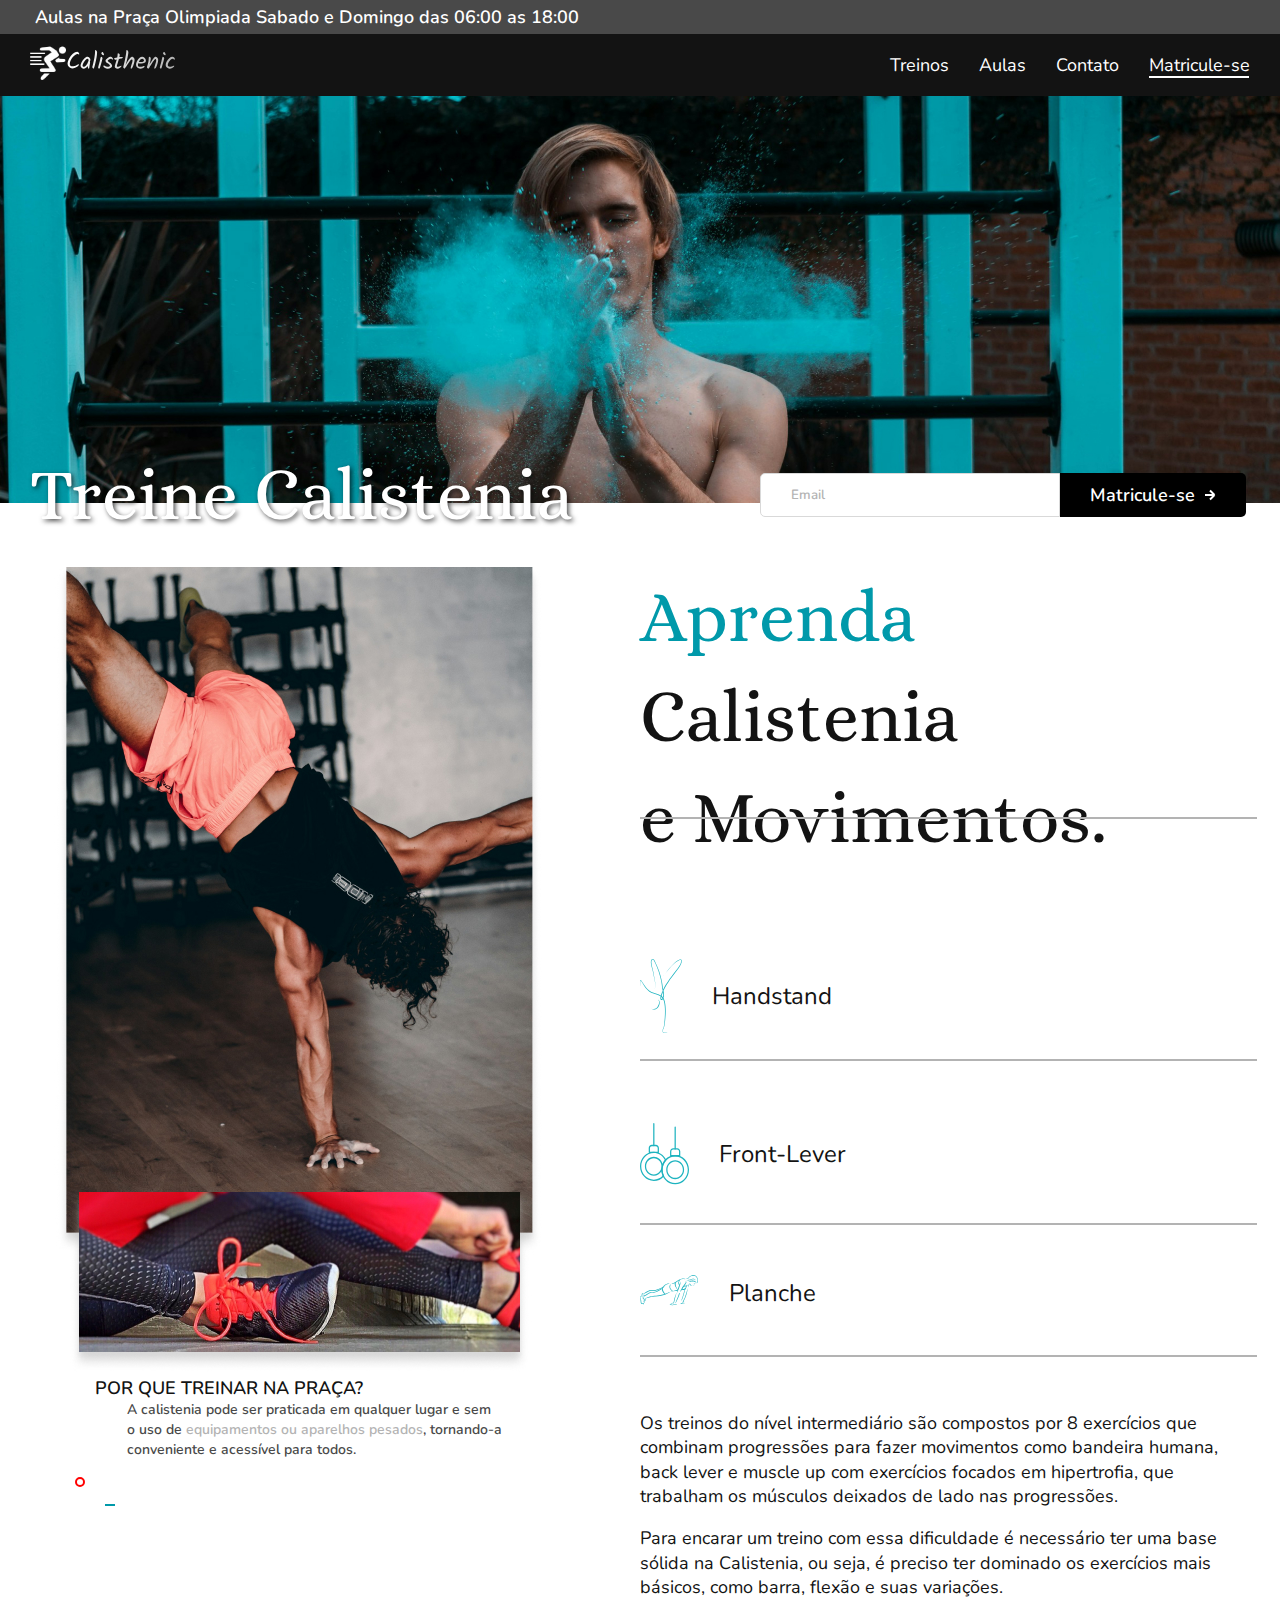
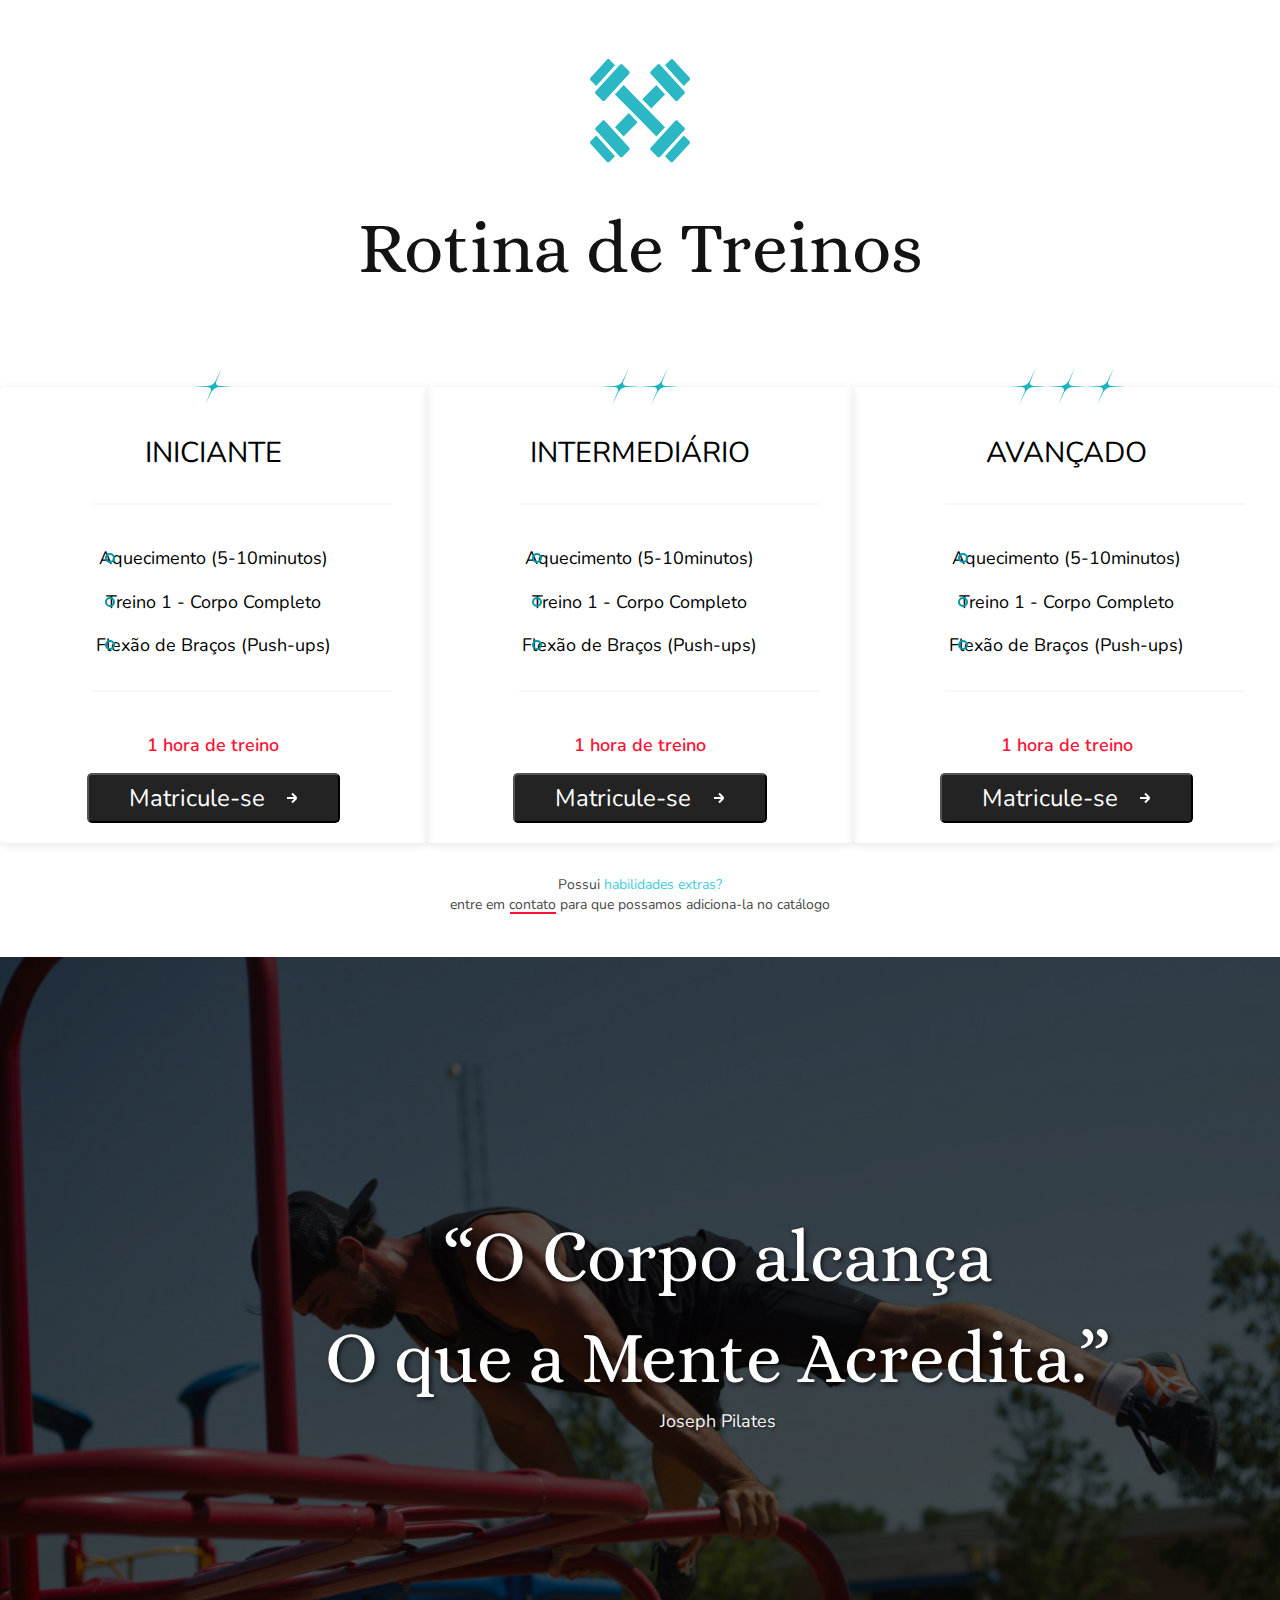
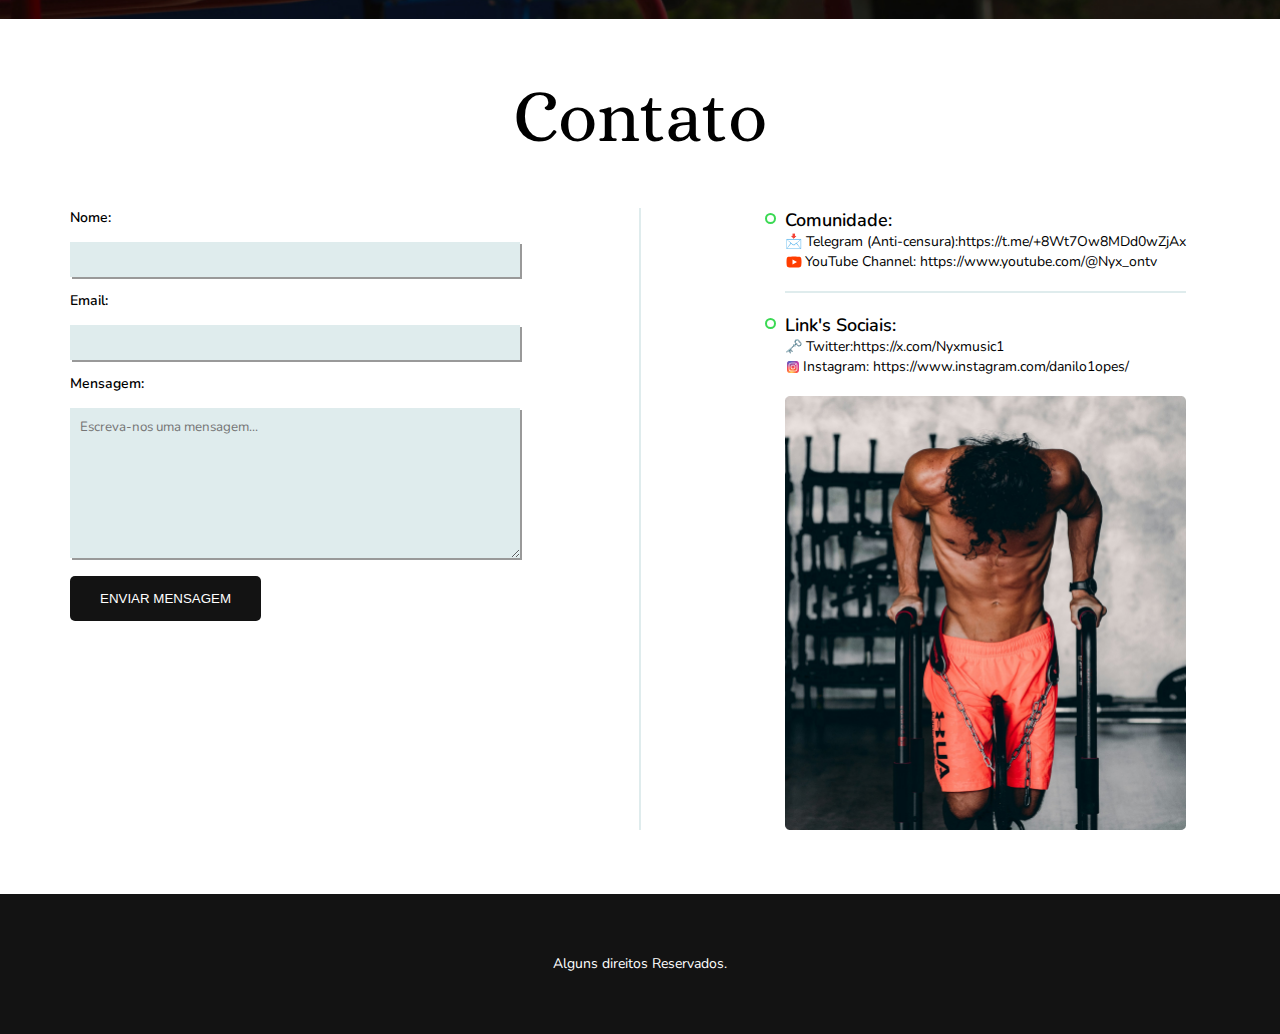
==== index.html @ 46818339 "add footer and finish page" ====
<!DOCTYPE html>
<html lang="en">
  <head>
    <meta charset="UTF-8" />
    <meta name="viewport" content="width=device-width, initial-scale=1.0" />
    <link rel="stylesheet" href="./css/style.css" />
    <title>Matricula - Calistenia</title>
  </head>
  <body>
    <!--cabecalho-->
    <header>
      <div class="sub-header">
        <p class="color-0 font-2-b-n">
          Aulas na Praça Olimpiada Sabado e Domingo das 06:00 as 18:00
        </p>
      </div>

      <nav class="navbar">
        <div class="logo">
          <img
            class="logosize"
            src="assets/img/Logo.svg"
            alt="Logo da Calistenia"
          />
        </div>

        <ul class="navlist font-2-b color-0">
          <li><a href="#">Treinos</a></li>
          <li><a href="#">Aulas</a></li>
          <li><a href="#">Contato</a></li>
          <li><a href="#">Matricule-se</a></li>
        </ul>
      </nav>
    </header>

  <!--Conteúdo Principal-->
  <main>
    <!--Introdução-->
    <section class="imagem-container">
        <img class="ponto" src="assets/img/bg intro@2x.jpg" alt="Imagem de uma pessoa treinando"></img>
      <div class="overlay">
        <h1 class="font-1-xs">Treine Calistenia</h1>
          <form class="form-intro">
           <input type="email" placeholder="Email">
           <button type="submit" class="font-2-b-n">Matricule-se<img src="assets/icon/seta.svg" alt=""></button>
        </form>
      </div>
    </section>
<!--Section principal-->
    <section class="container-primario">
      <div class="conteudo-primario">
        <img src="assets/img/unic.jpg" alt="">
          <div class="workout">
            <h3 class="color-1 font-2-b-n">Por que treinar na praça?</h3>
            <p class="font-2-c-n color-3">A calistenia pode ser praticada em qualquer lugar e sem <br> o uso de <span class="color-4">equipamentos ou aparelhos pesados</span>, tornando-a <br> conveniente e acessível para todos.</p>
          </div>
      </div> 
      <!--Grid Dividido-->
        <div class="down">
          <h1 class="font-1-xs color-1"><span class="color-6">Aprenda</span> Calistenia <br> e Movimentos.</h1>
            <div>
             <div class="cut-imgs">
                <span class="pixel"></span>
                <img src="assets/icon/handstand icon.svg" alt="">
                <h3 class="font-2-a color-1">Handstand</h3>
                </img>    
             </div>          
             <div class="cut-imgs">
                <span class="pixel"></span>
                <img src="assets/icon/front-lever icon.svg" alt="">
                <h3 class="font-2-a color-1">Front-Lever</h3>
                </img>  
             </div>         
                <div class="cut-img">
                <span class="pixels"></span>
                <img src="assets/icon/planche icon.svg" alt="">
                <h3 class="font-2-a color-1">Planche</h3>
                </img>    
              </div>        
          </div>
            <div class="paragraph">
              <p class="font-2-b color-1">Os treinos do nível intermediário são compostos por 8 exercícios que combinam progressões para fazer movimentos como bandeira humana, back lever e muscle up com exercícios focados em hipertrofia, que trabalham os músculos deixados de lado nas progressões.</p> <br>
              <p class="font-2-b color-1">Para encarar um treino com essa dificuldade é necessário ter uma base sólida na Calistenia, ou seja, é preciso ter dominado os exercícios mais básicos, como barra, flexão e suas variações.</p>
             </div>
          </div>
    </section>
    <!--Seção de cards-->
    <section class="cards-section">
      <div class="container-rotina">
        <img src="assets/icon/dumbles icon.svg" alt="">
      </div>
       <h1 class="font-1-xs color-1">Rotina de Treinos</h1>
         <div class="rotina-grid">
          <div class="card">
          <div class="card-icons">
            <img src="assets/icon/start icon.svg" alt="">
          </div>
          <h2 class="font-2-a">Iniciante</h2>
          <ul class="card-list font-2-b">
            <li>Aquecimento (5-10minutos)</li>
            <li>Treino 1 - Corpo Completo</li>
            <li>Flexão de Braços (Push-ups)</li>      
          </ul>
          <p class="paragraph-card font-2-b-n color-9">1 hora de treino</p>
            <div class="button-flex">
              <button class="dark-btt font-2-a">Matricule-se <img src="assets/icon/seta.svg"  alt=""></button>
            </div>
        </div>

        <div class="card">
          <div class="card-icons">
            <img src="assets/icon/start icon.svg" alt="">
            <img src="assets/icon/start icon.svg" alt="">
          </div>
          <h2 class="font-2-a">intermediário</h2>
          <ul class="card-list font-2-b">
            <li>Aquecimento (5-10minutos)</li>
            <li>Treino 1 - Corpo Completo</li>
            <li>Flexão de Braços (Push-ups)</li>      
          </ul>
          <p class="paragraph-card font-2-b-n color-9">1 hora de treino</p>
            <div class="button-flex">
              <button class="dark-btt font-2-a">Matricule-se <img src="assets/icon/seta.svg"  alt=""></button>
            </div>
        </div>

        <div class="card">
          <div class="card-icons">
            <img src="assets/icon/start icon.svg" alt="">
            <img src="assets/icon/start icon.svg" alt="">
            <img src="assets/icon/start icon.svg" alt="">
          </div>
          <h2 class="font-2-a">Avançado</h2>
          <ul class="card-list font-2-b">
            <li>Aquecimento (5-10minutos)</li>
            <li>Treino 1 - Corpo Completo</li>
            <li>Flexão de Braços (Push-ups)</li>      
          </ul>
          <p class="paragraph-card font-2-b-n color-9">1 hora de treino</p>
            <div class="button-flex">
              <button class="dark-btt font-2-a">Matricule-se <img src="assets/icon/seta.svg"  alt=""></button>
            </div>
        </div>
       </div>
      <div class="footer-p">
        <p class="color-3 font-2-c">Possui <span class="color-8">habilidades extras?</span></p>
        <p class="color-3 font-2-c">entre em <span class="footer-contato">contato para que possamos adiciona-la no catálogo</span></p>
      </div>
    </section>

    <section class="container-position">
      <div>
        <img src="assets/img/planche photo.jpg" alt="">
        <div class="texto-sobreposto">
          <h1 class="font-1-xs">“O Corpo alcança <br> O que a Mente Acredita.”</h1>
          <p class="font-2-b color-11">Joseph Pilates</p>
        </div>
      </div>
    </section>

    <!--CONTATO-->

  <h1 class="font-1-xs middle">Contato</h1>

  <section class="container-contact">
    <div class="content-contact">
      <form>
        <label for="#">
          <h1 class="font-2-c-n">Nome:</h1>
          <input type="text" name="name" class="inputs">
       </label>
       <br>
          <label for="#">
          <h1 class="font-2-c-n">Email:</h1>
          <input type="email" name="email" class="inputs">
        </label>
      </form>
    <div class="comment-div">
      <h1 class="font-2-c-n">Mensagem:</h1>
      <textarea name="comment" placeholder="Escreva-nos uma mensagem..."></textarea>
      <br>
      <button class="btt-dark">Enviar Mensagem</button>
    </div>
  </div>

  <span id="detail"></span>

  <div class="second-content">
    <div class="beff-position">
      <h3 class="font-2-b-n beff">Comunidade:</h3>
      <a href="https://t.me/+8Wt7Ow8MDd0wZjAx" target="_blank" class="font-2-c telegram">📩 Telegram (Anti-censura):https://t.me/+8Wt7Ow8MDd0wZjAx</a>
        <div class="community">
          <img src="assets/icon/youtube.svg" alt="">
          <a href="https://www.youtube.com/@Nyx_ontv" target="_blank" class="font-2-c youtube"> YouTube Channel: https://www.youtube.com/@Nyx_ontv</a>
        </div>
    </div>
      <span id="detail-second"></span>
    <div class="beff-position">
      <h3 class="font-2-b-n beff">Link's Sociais:</h3>
      <a href="https://x.com/Nyxmusic1" target="_blank" class="font-2-c twitter">🗝️ Twitter:https://x.com/Nyxmusic1</a>
        <div class="community">
          <img src="assets/icon/insta.svg" alt="">
          <a href="https://www.instagram.com/danilo1opes/" target="_blank" class="font-2-c instagram">Instagram: https://www.instagram.com/danilo1opes/</a>
        </div>
    </div>
    <img class="imgUnic" src="assets/img/dips.jpg" alt="Homem fazendo ">
  </div>
  </section>
  </main>

  <footer class="footer">
    <p class="font-2-c">Alguns direitos Reservados.</p>
  </footer>
  </body>
</html>
---- css/style.css ----
/* Typography */
@import url('https://fonts.googleapis.com/css2?family=Alice&display=swap');
@import url('https://fonts.googleapis.com/css2?family=Alice&family=Nunito:ital,wght@0,200..1000;1,200..1000&display=swap');

/* Global */
@import url('global/global.css');
@import url('global/footer.css');
@import url('global/header.css');

/* ESTILOS */
@import 'utilities/color.css';
@import 'utilities/typography.css';

/* MAIN */
@import 'principal/introduction.css';
@import 'principal/learning.css';
@import 'principal/rotina.css';
@import 'principal/back-image.css';
@import 'principal/contact.css';
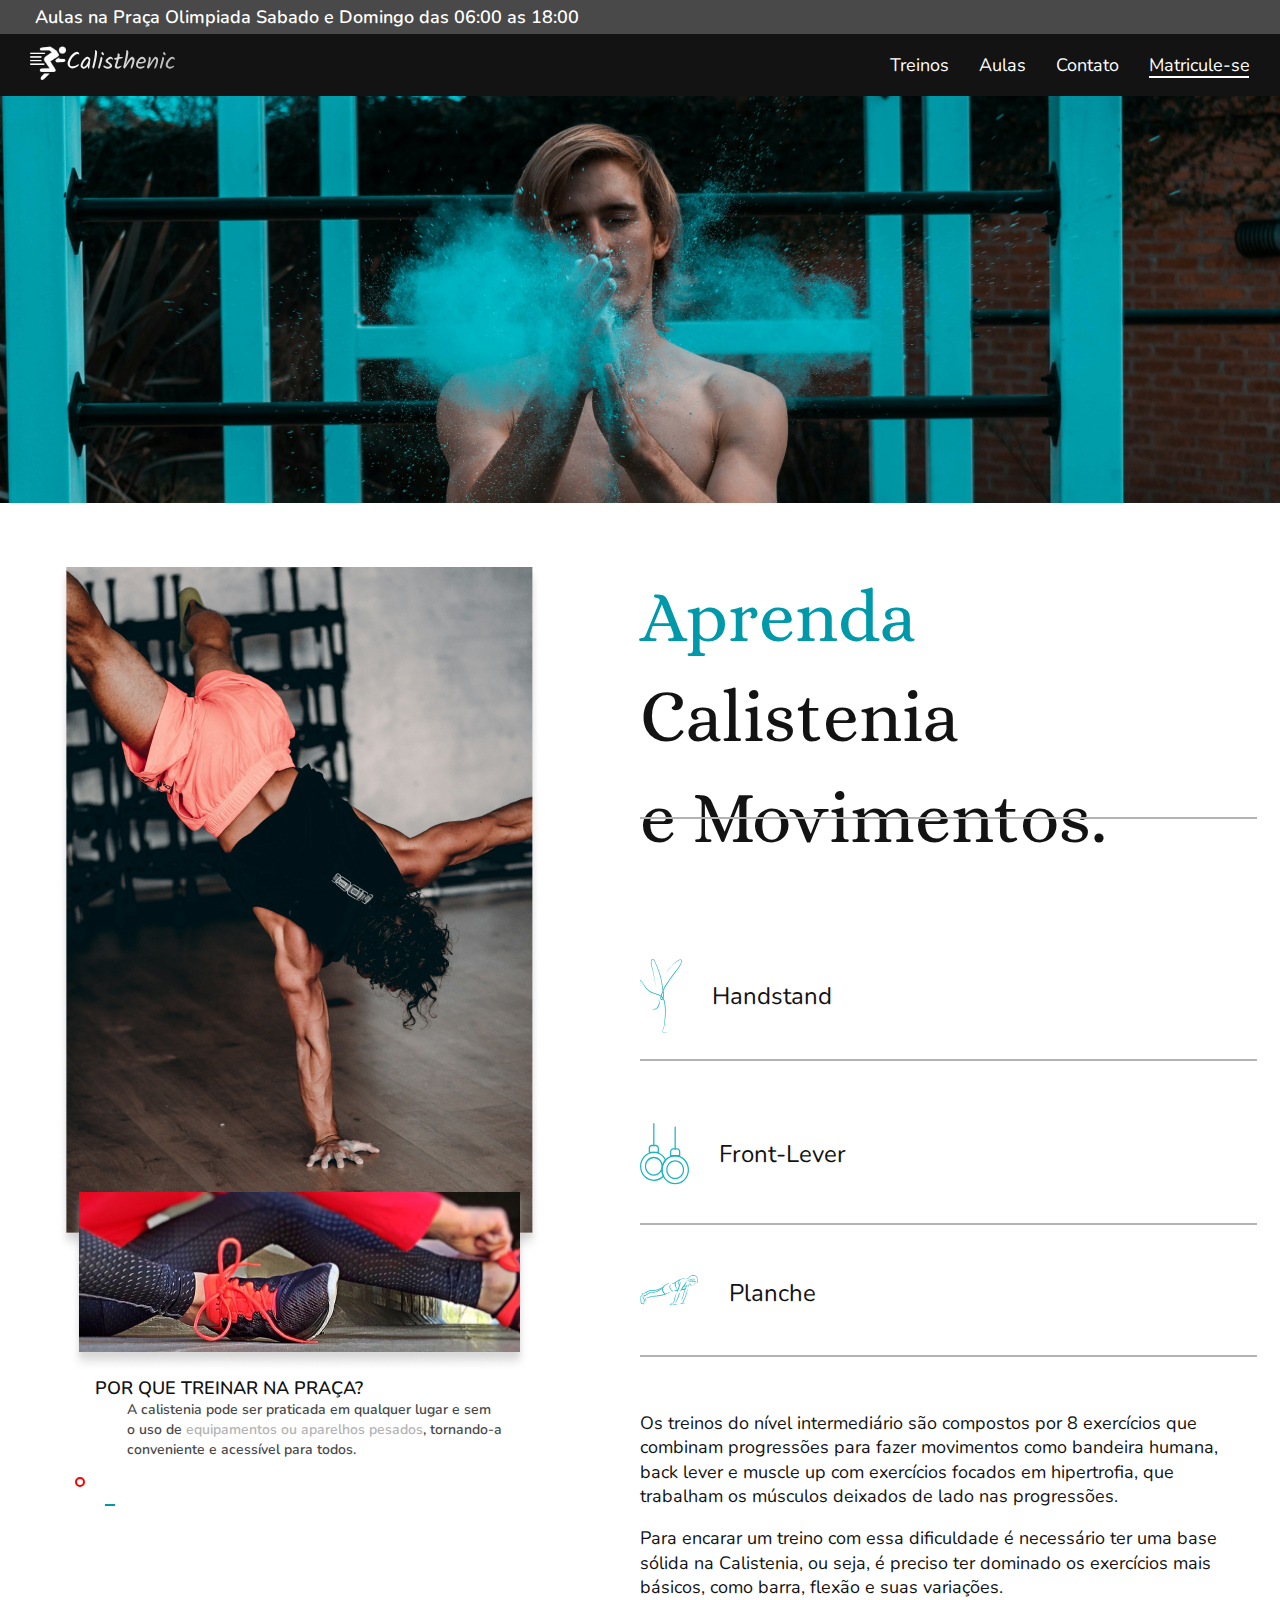
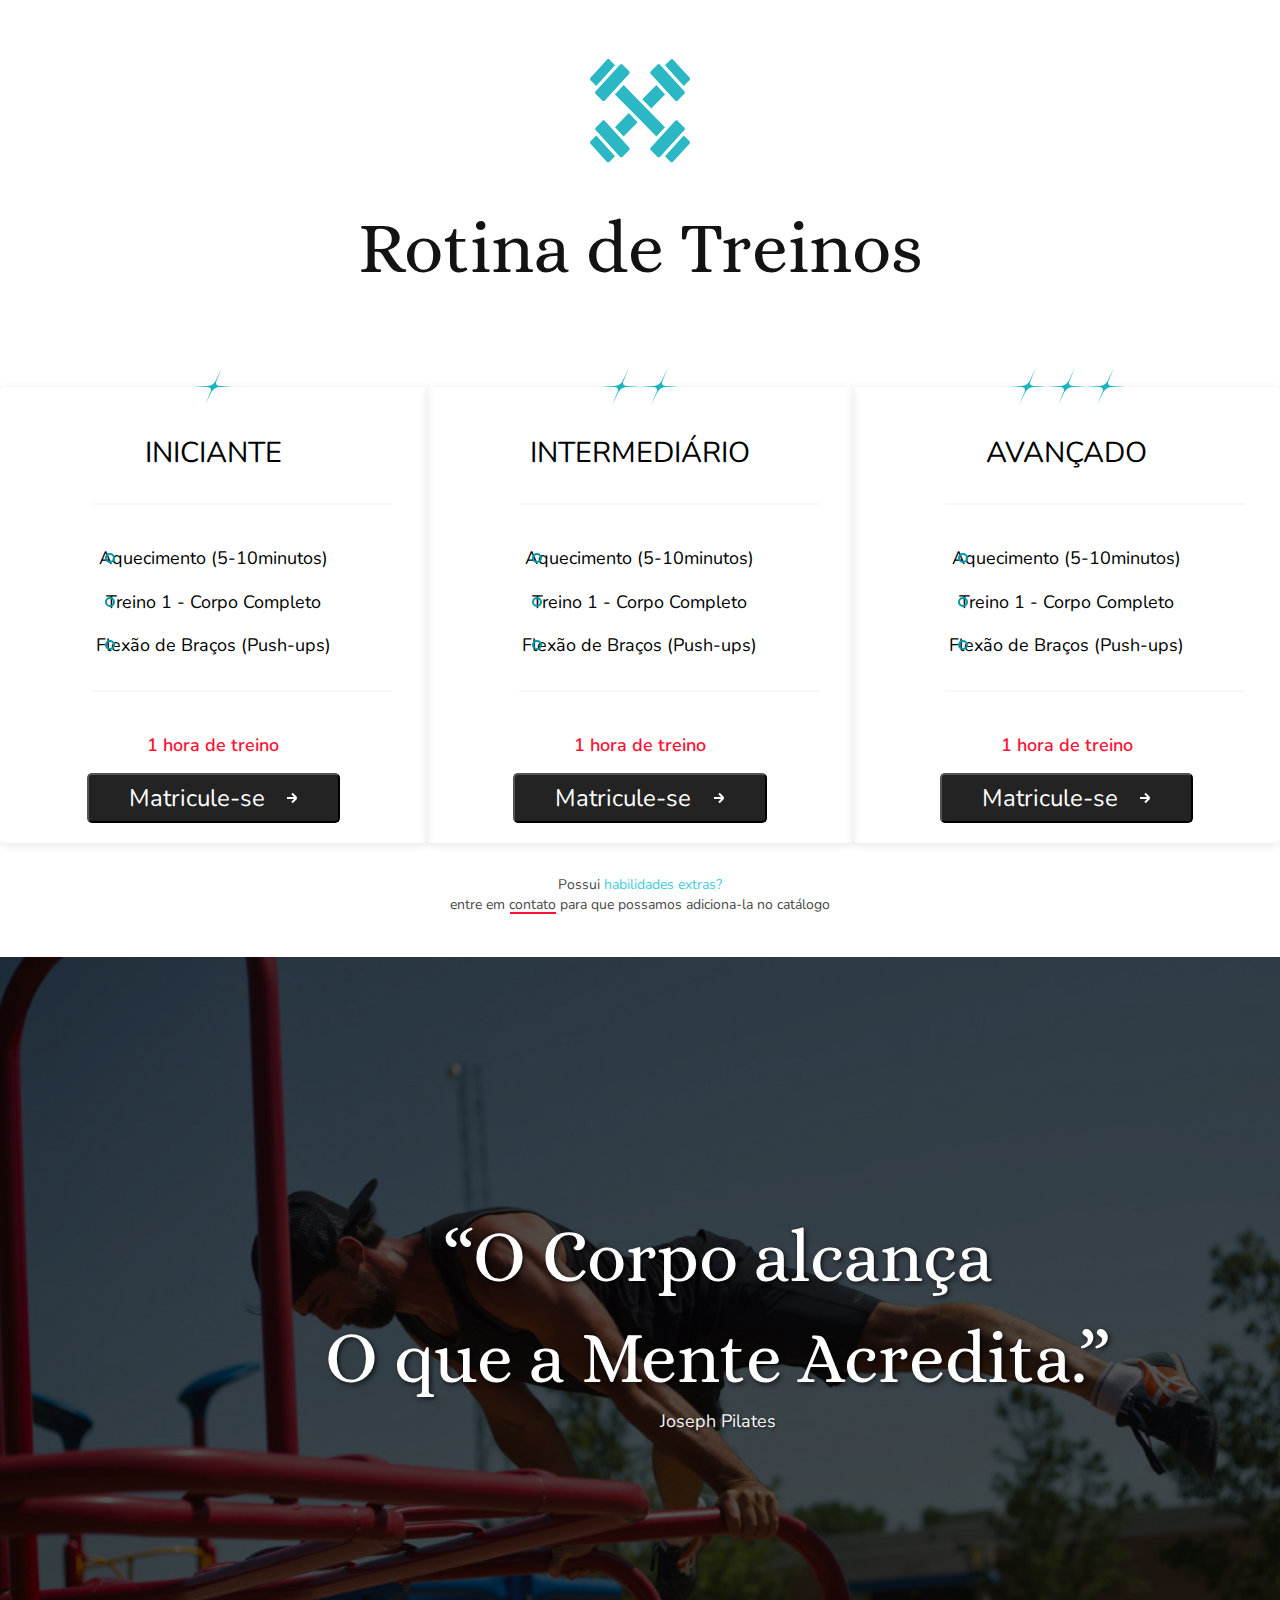
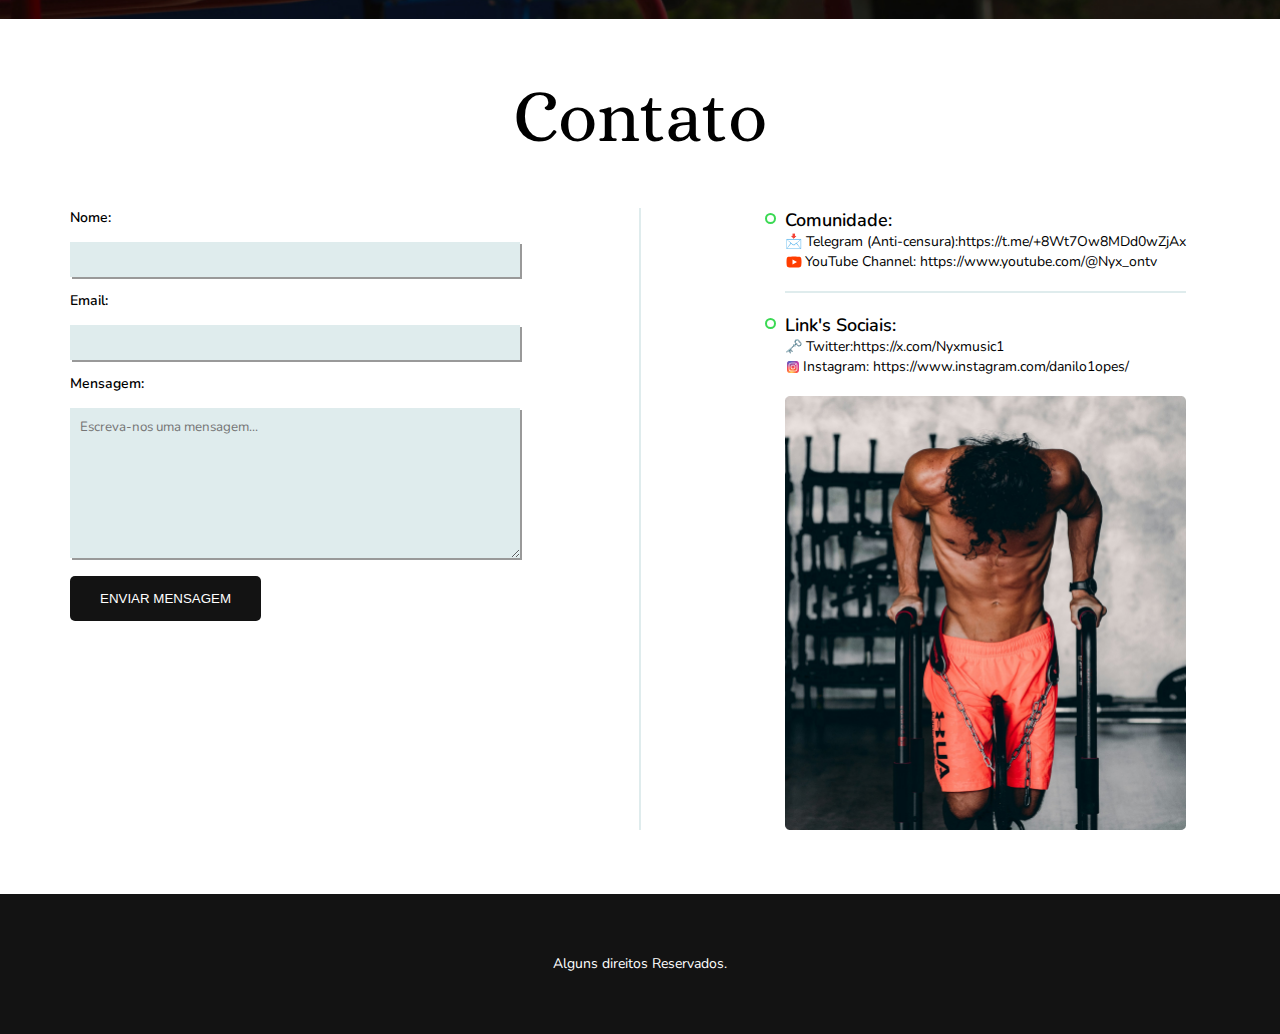
==== commit a8537fcf: "fix responsive" ====
--- a/index.html
+++ b/index.html
@@ -17,18 +17,20 @@
 
       <nav class="navbar">
         <div class="logo">
+         <a href="index.html">
           <img
-            class="logosize"
-            src="assets/img/Logo.svg"
-            alt="Logo da Calistenia"
-          />
+          class="logosize"
+          src="assets/img/Logo.svg"
+          alt="Logo da Calistenia"
+        />
+         </a>
         </div>
 
         <ul class="navlist font-2-b color-0">
           <li><a href="#">Treinos</a></li>
           <li><a href="#">Aulas</a></li>
           <li><a href="#">Contato</a></li>
-          <li><a href="#">Matricule-se</a></li>
+          <li><a href="contact.html">Matricule-se</a></li>
         </ul>
       </nav>
     </header>
@@ -38,13 +40,13 @@
     <!--Introdução-->
     <section class="imagem-container">
         <img class="ponto" src="assets/img/bg intro@2x.jpg" alt="Imagem de uma pessoa treinando"></img>
-      <div class="overlay">
+      <!-- <div class="overlay">
         <h1 class="font-1-xs">Treine Calistenia</h1>
           <form class="form-intro">
            <input type="email" placeholder="Email">
            <button type="submit" class="font-2-b-n">Matricule-se<img src="assets/icon/seta.svg" alt=""></button>
         </form>
-      </div>
+      </div> -->
     </section>
 <!--Section principal-->
     <section class="container-primario">
@@ -208,6 +210,7 @@
   </section>
   </main>
 
+  <!--Footer-->
   <footer class="footer">
     <p class="font-2-c">Alguns direitos Reservados.</p>
   </footer>
--- a/css/style.css
+++ b/css/style.css
@@ -17,3 +17,10 @@
 @import 'principal/rotina.css';
 @import 'principal/back-image.css';
 @import 'principal/contact.css';
+
+/* CONTATO HTML */
+
+@import 'contact/header-back.css';
+@import 'contact/forms.css';
+@import 'contact/pagamento.css';
+@import 'contact/plan.css';
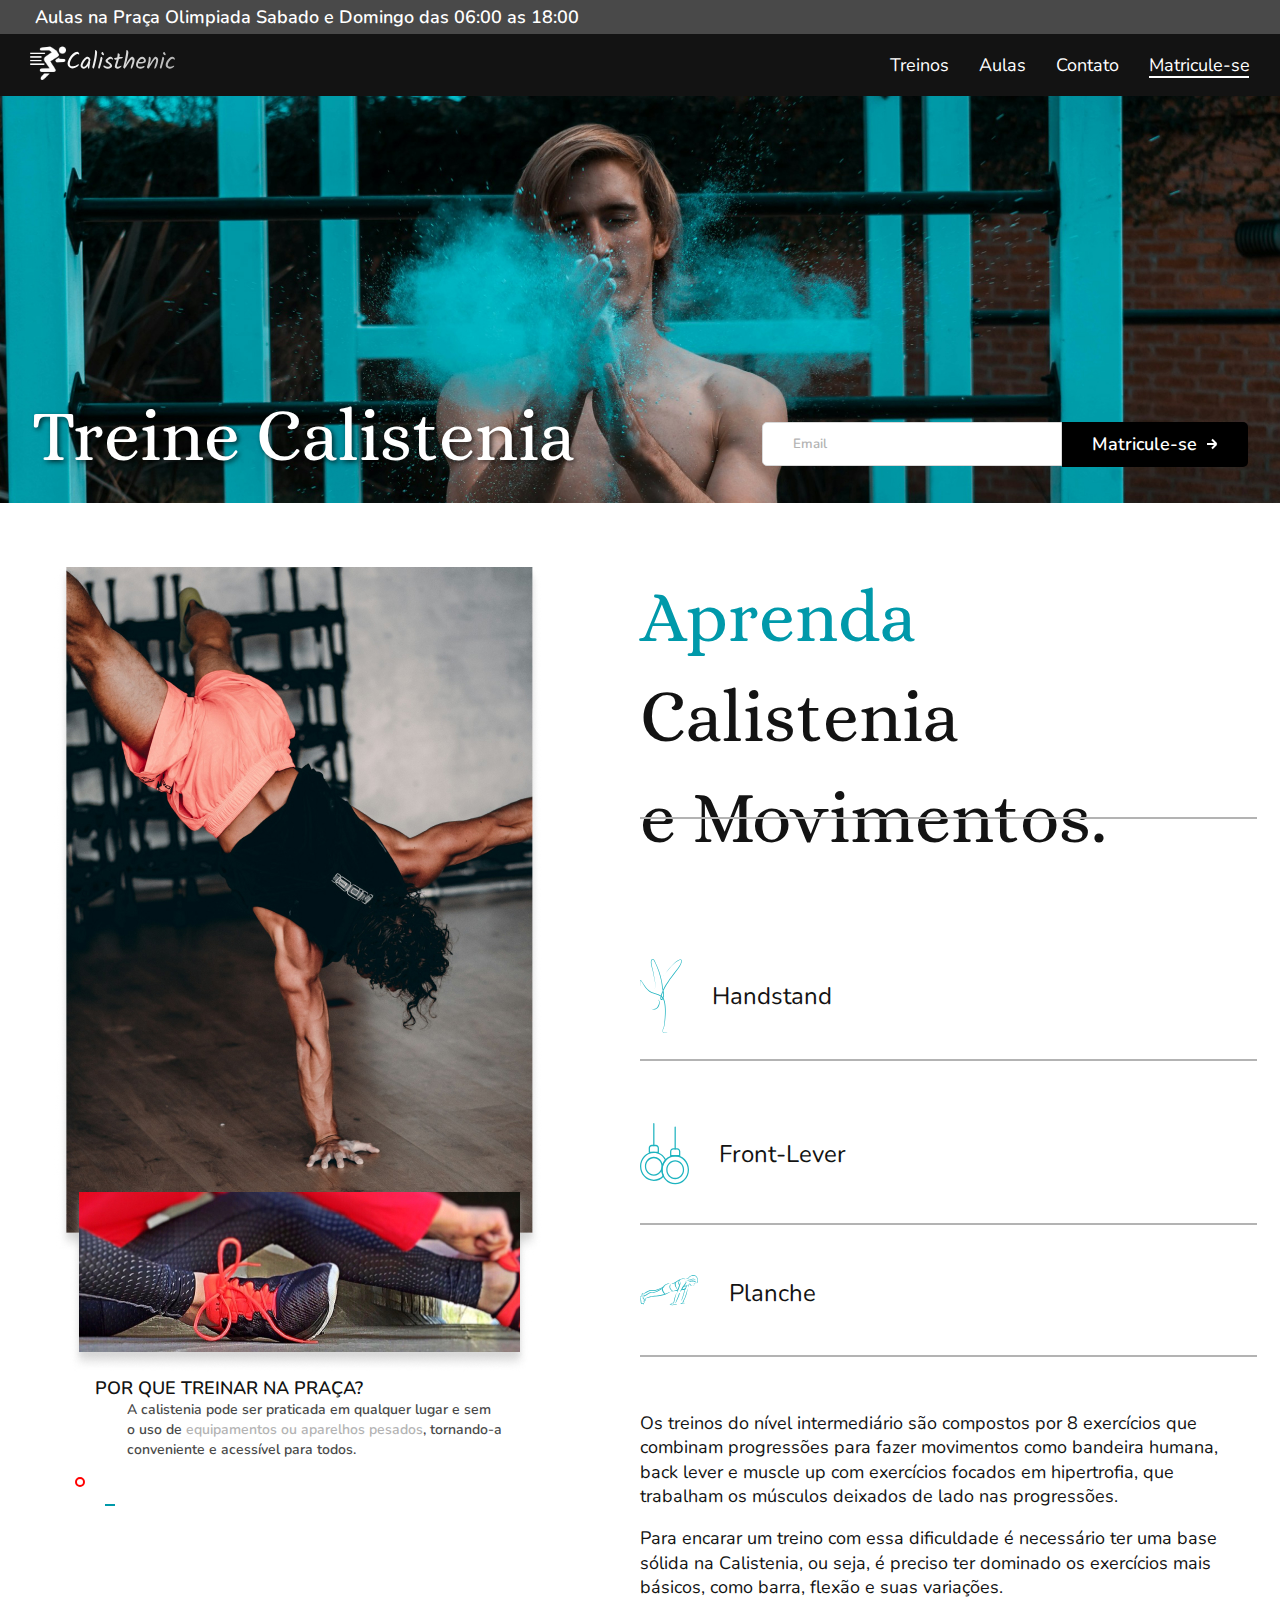
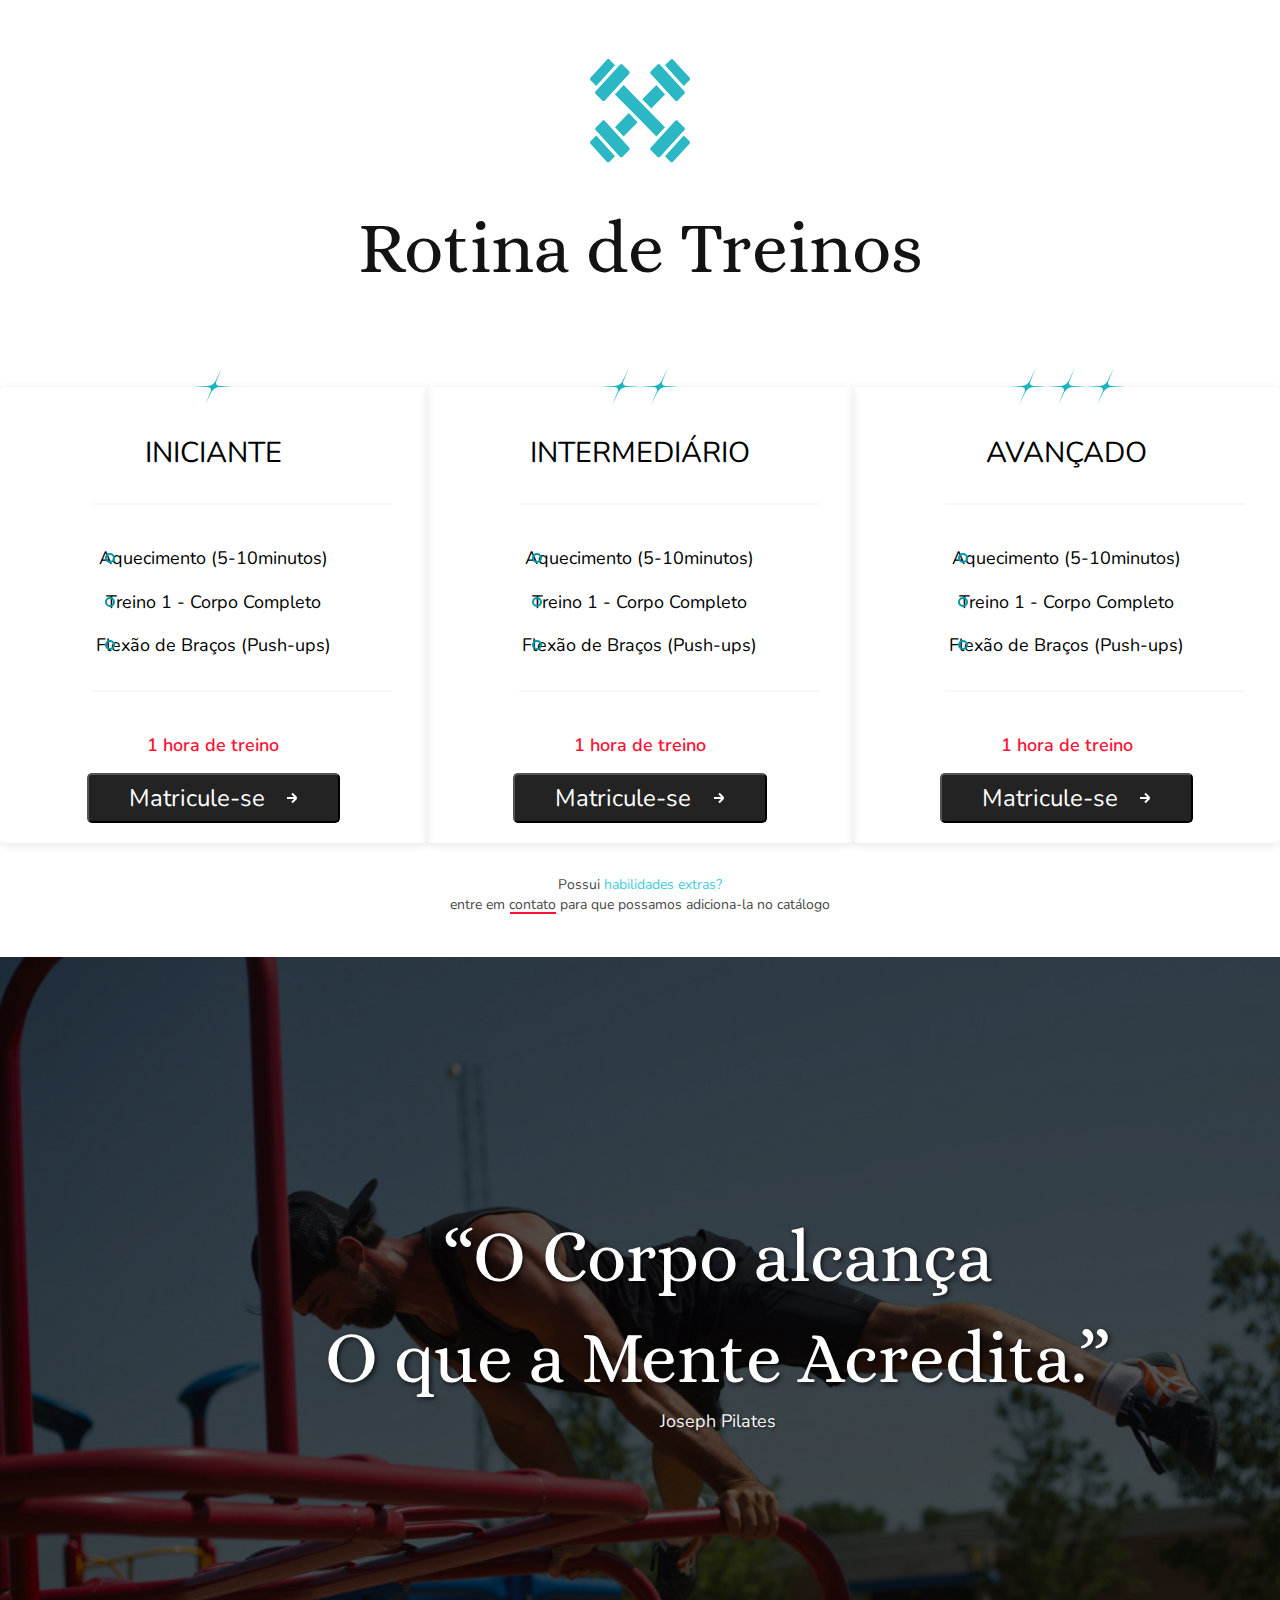
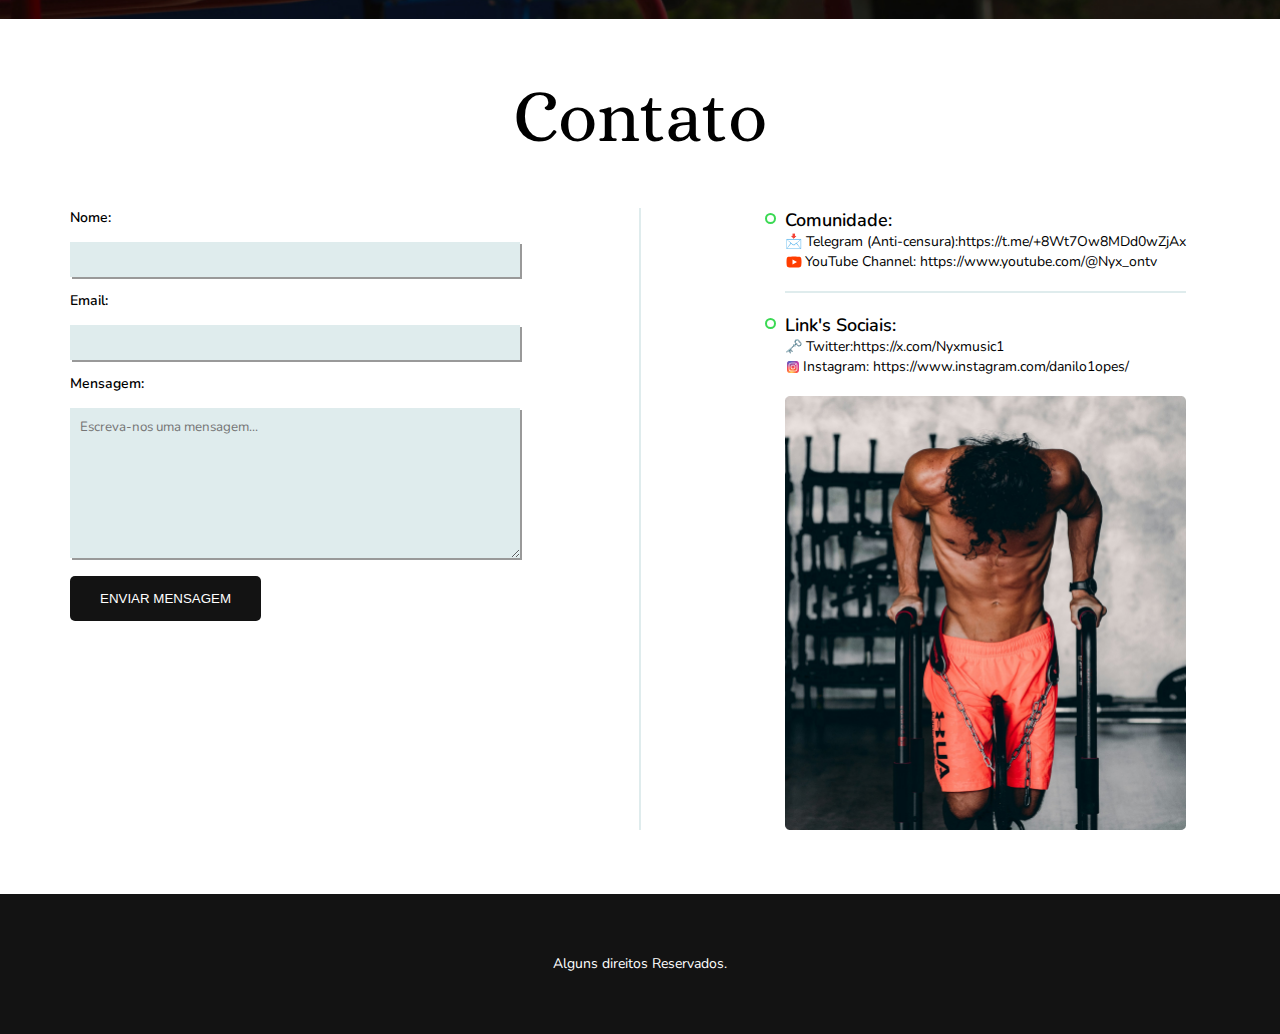
==== commit a8f50003: "fix responsive (remove)" ====
--- a/index.html
+++ b/index.html
@@ -19,7 +19,6 @@
         <div class="logo">
          <a href="index.html">
           <img
-          class="logosize"
           src="assets/img/Logo.svg"
           alt="Logo da Calistenia"
         />
@@ -38,15 +37,17 @@
   <!--Conteúdo Principal-->
   <main>
     <!--Introdução-->
-    <section class="imagem-container">
-        <img class="ponto" src="assets/img/bg intro@2x.jpg" alt="Imagem de uma pessoa treinando"></img>
-      <!-- <div class="overlay">
-        <h1 class="font-1-xs">Treine Calistenia</h1>
+    <section class="container-with-img">
+        <img src="assets/img/bg intro@2x.jpg" alt="Imagem de uma pessoa treinando"></img>
+        <div class="bottom-left"> 
+          <h1 class="font-1-xs color-0">Treine Calistenia</h1>
+        </div>
+         <div class=" bottom-right">
           <form class="form-intro">
-           <input type="email" placeholder="Email">
-           <button type="submit" class="font-2-b-n">Matricule-se<img src="assets/icon/seta.svg" alt=""></button>
-        </form>
-      </div> -->
+            <input type="email" placeholder="Email">
+            <button type="submit" class="font-2-b-n">Matricule-se<img src="assets/icon/seta.svg" alt=""></button>
+          </form>
+         </div>
     </section>
 <!--Section principal-->
     <section class="container-primario">
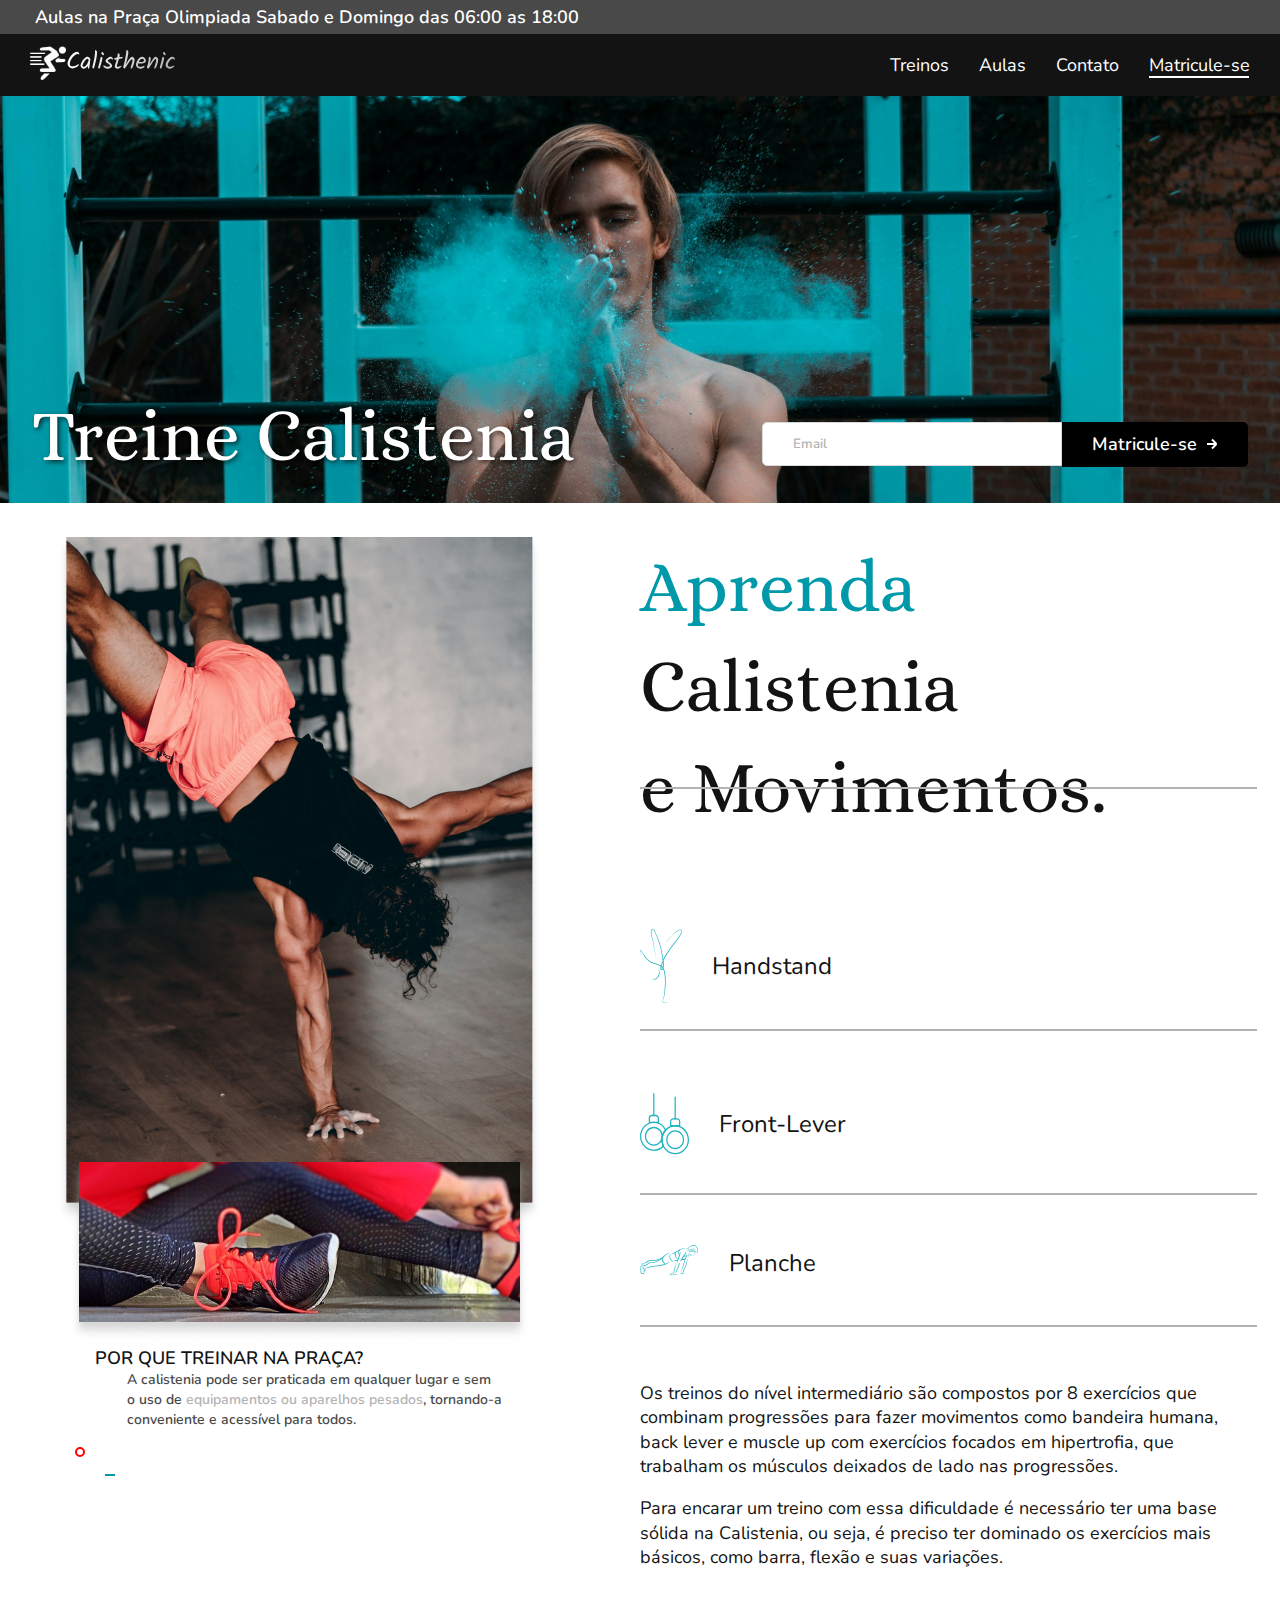
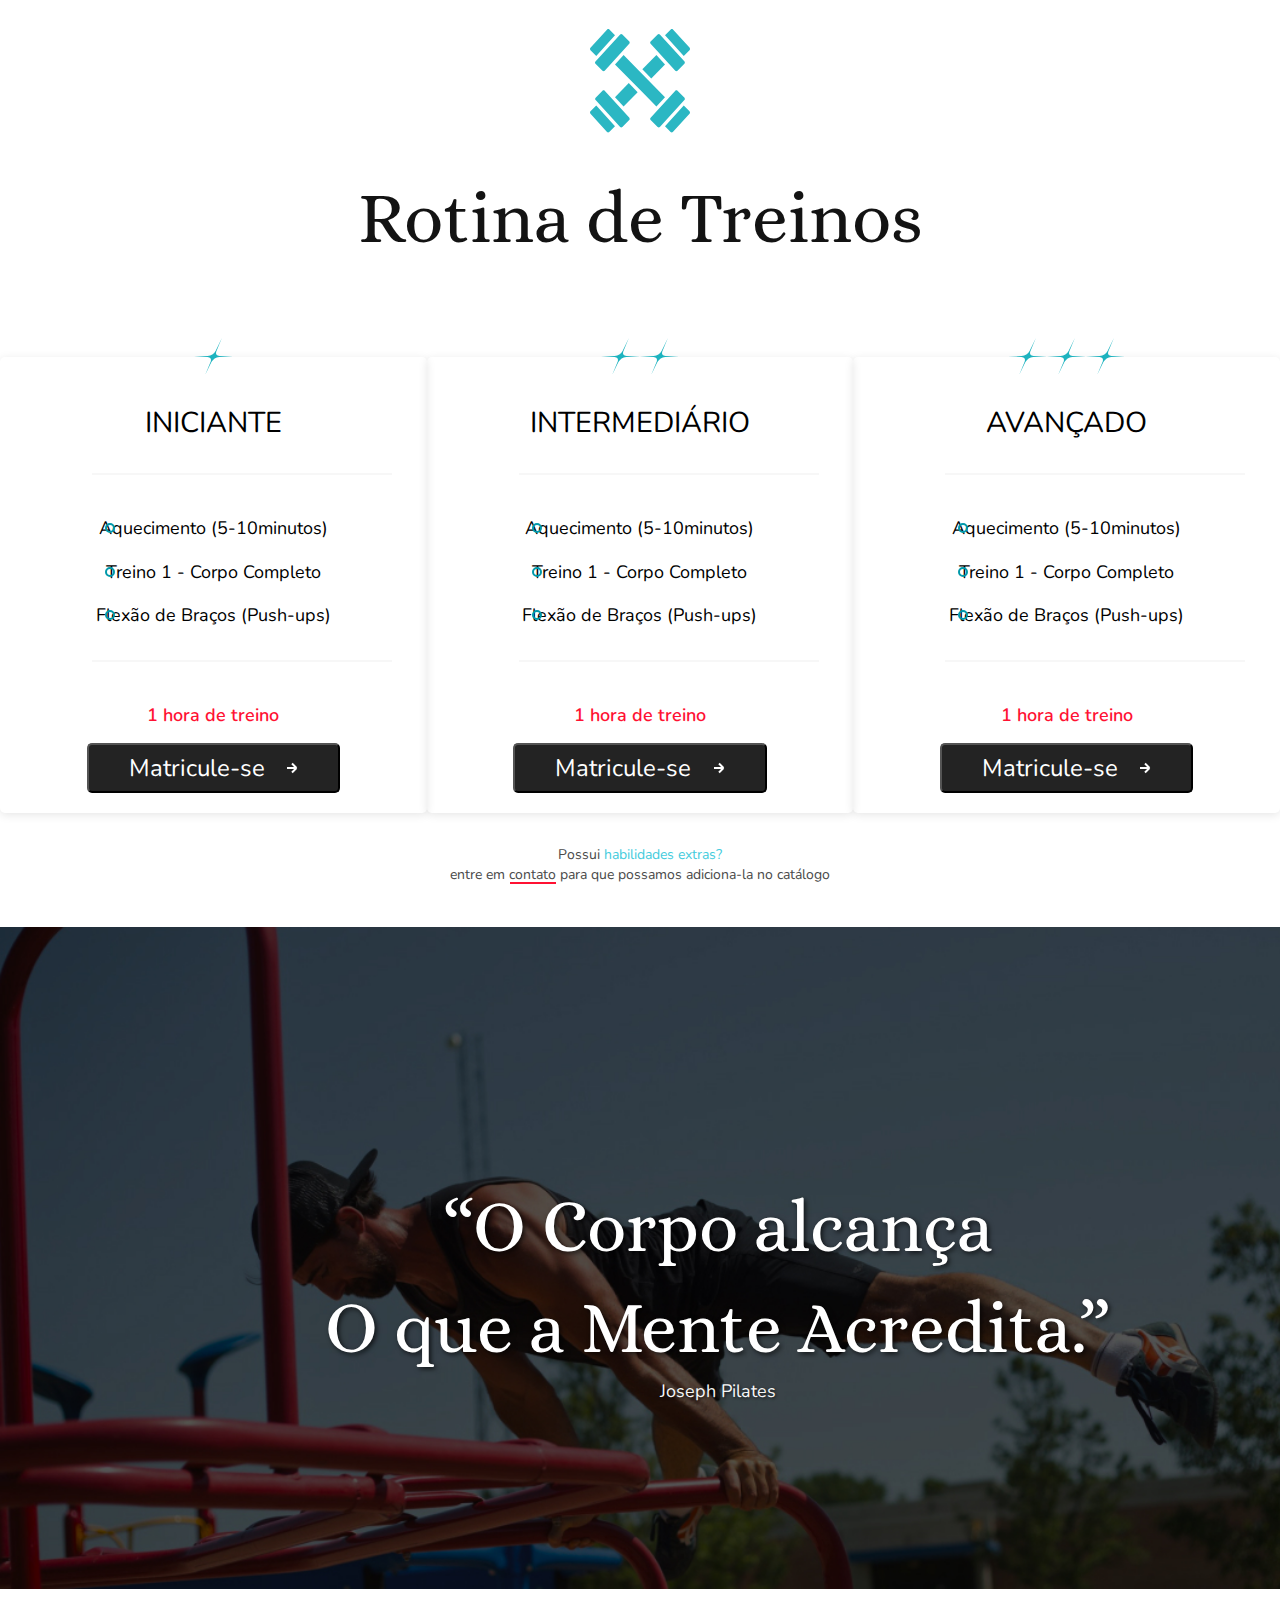
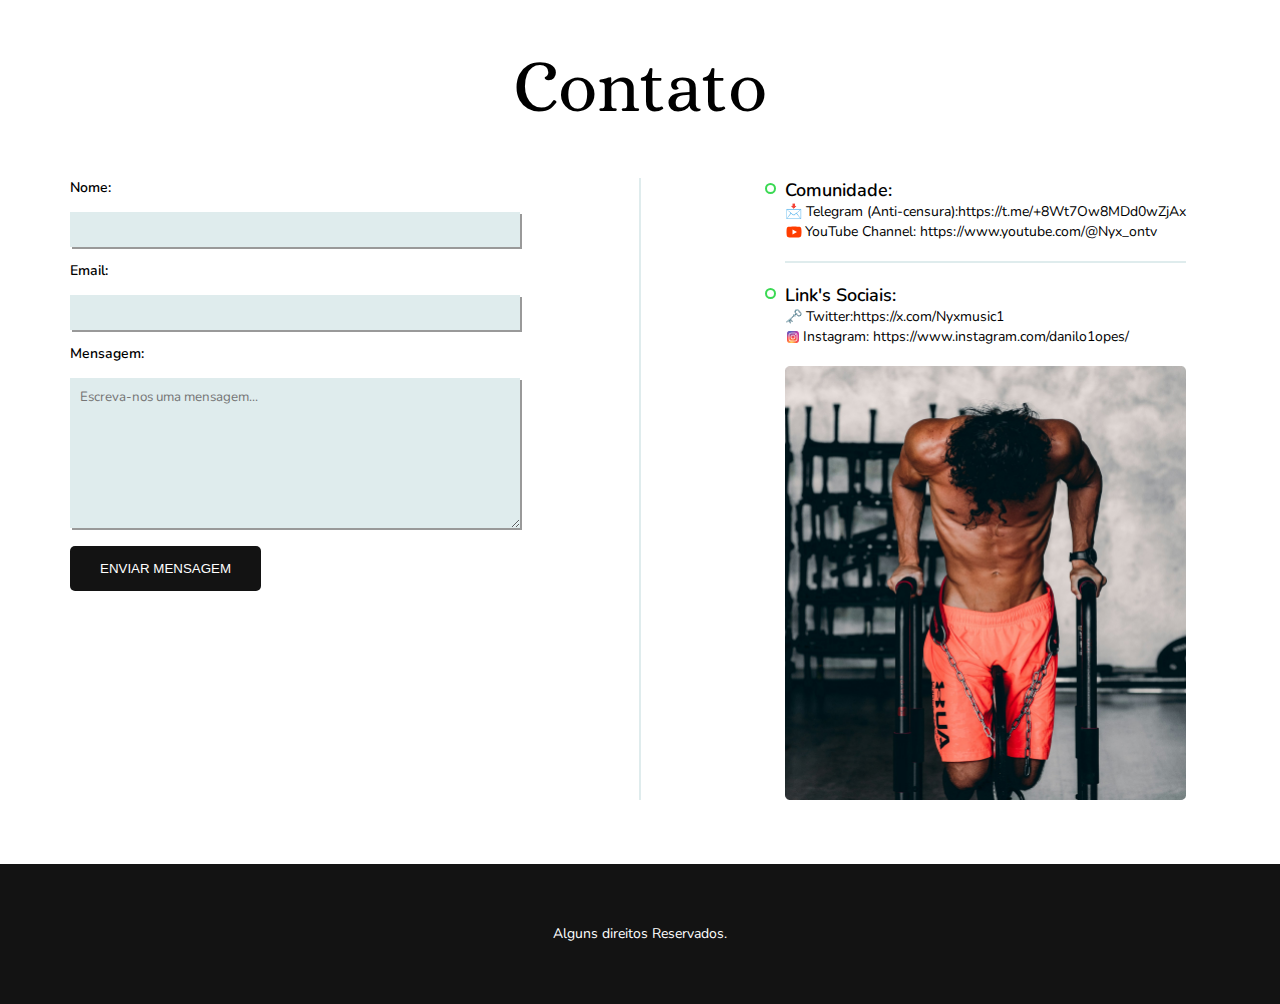
==== commit 1d6727ca: "responsive fixed bugs index.html" ====
--- a/index.html
+++ b/index.html
@@ -106,7 +106,7 @@
           </ul>
           <p class="paragraph-card font-2-b-n color-9">1 hora de treino</p>
             <div class="button-flex">
-              <button class="dark-btt font-2-a">Matricule-se <img src="assets/icon/seta.svg"  alt=""></button>
+              <button class="dark-btt font-2-a"><a href="contact.html">Matricule-se</a> <img src="assets/icon/seta.svg"  alt=""></button>
             </div>
         </div>
 
@@ -123,7 +123,7 @@
           </ul>
           <p class="paragraph-card font-2-b-n color-9">1 hora de treino</p>
             <div class="button-flex">
-              <button class="dark-btt font-2-a">Matricule-se <img src="assets/icon/seta.svg"  alt=""></button>
+              <button class="dark-btt font-2-a"><a href="contact.html">Matricule-se</a> <img src="assets/icon/seta.svg"  alt=""></button>
             </div>
         </div>
 
@@ -141,7 +141,7 @@
           </ul>
           <p class="paragraph-card font-2-b-n color-9">1 hora de treino</p>
             <div class="button-flex">
-              <button class="dark-btt font-2-a">Matricule-se <img src="assets/icon/seta.svg"  alt=""></button>
+              <button class="dark-btt font-2-a"><a href="contact.html">Matricule-se</a>  <img src="assets/icon/seta.svg"  alt=""></button>
             </div>
         </div>
        </div>
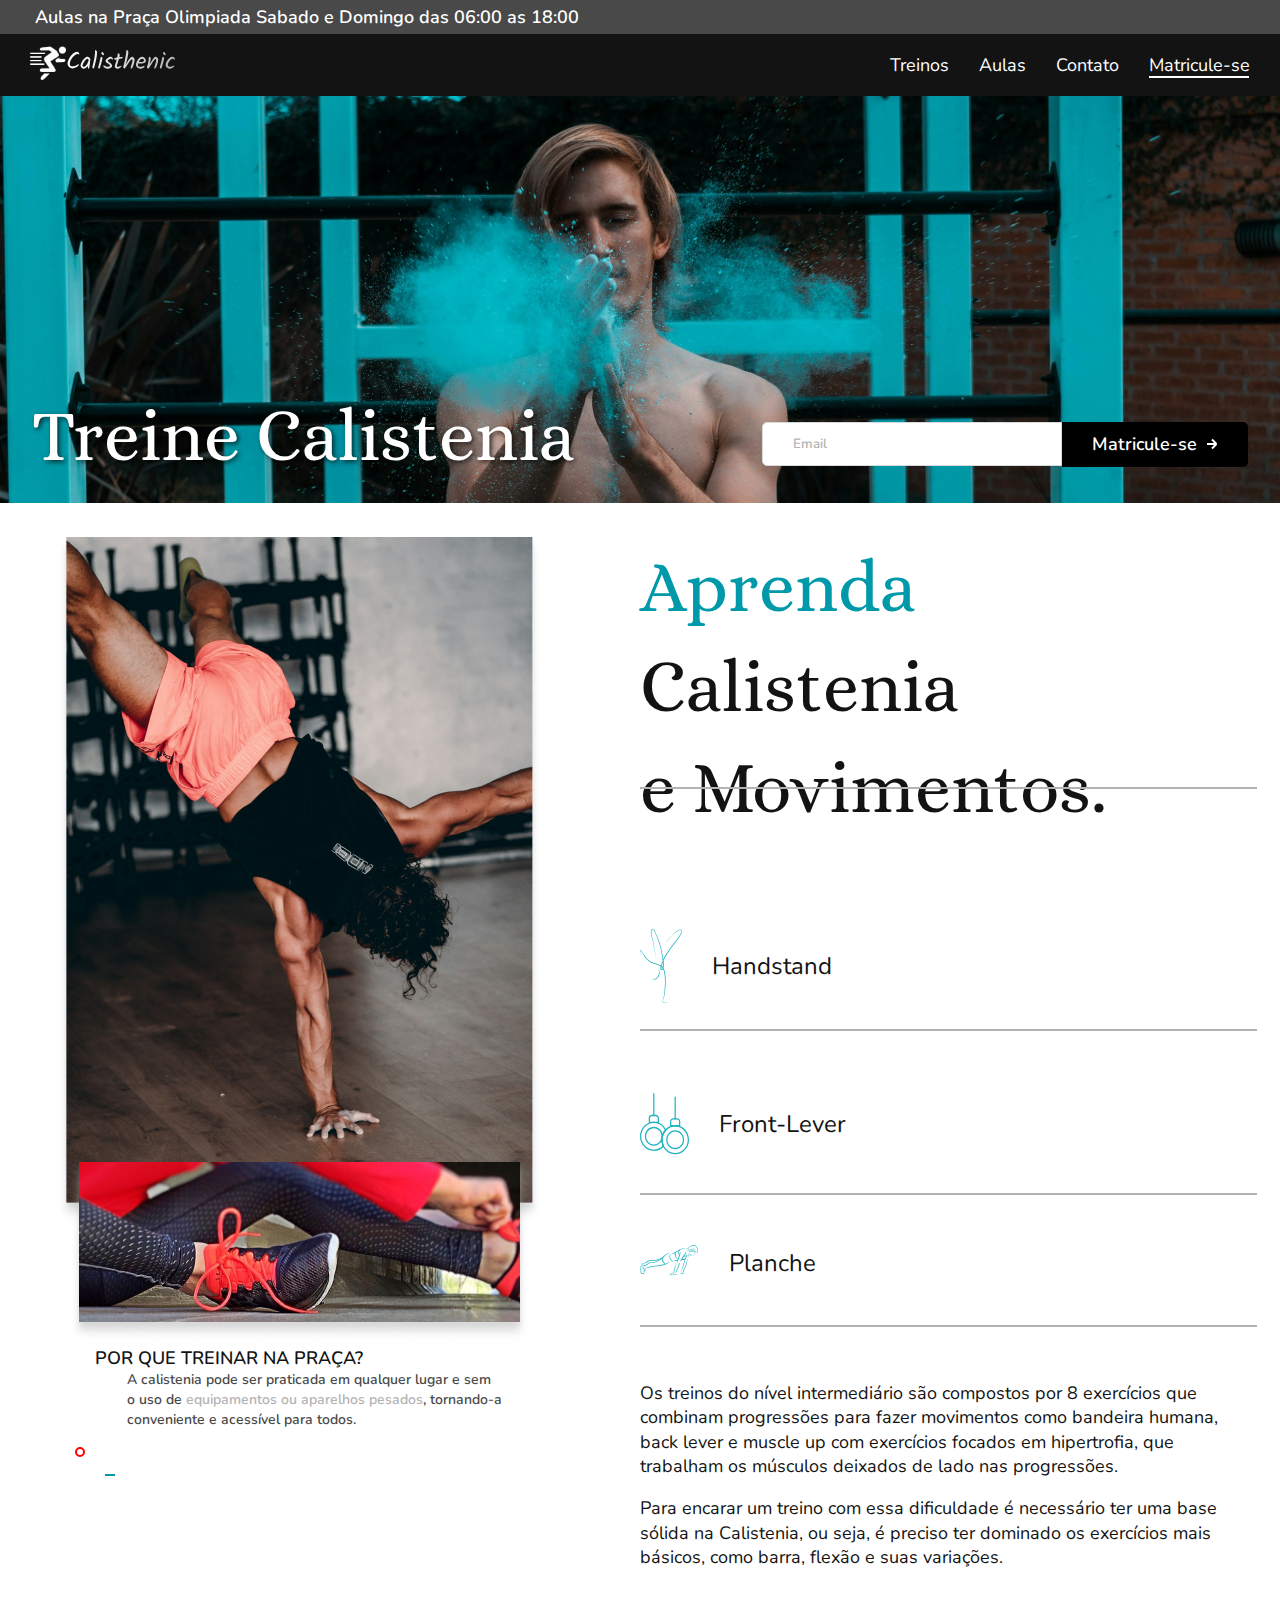
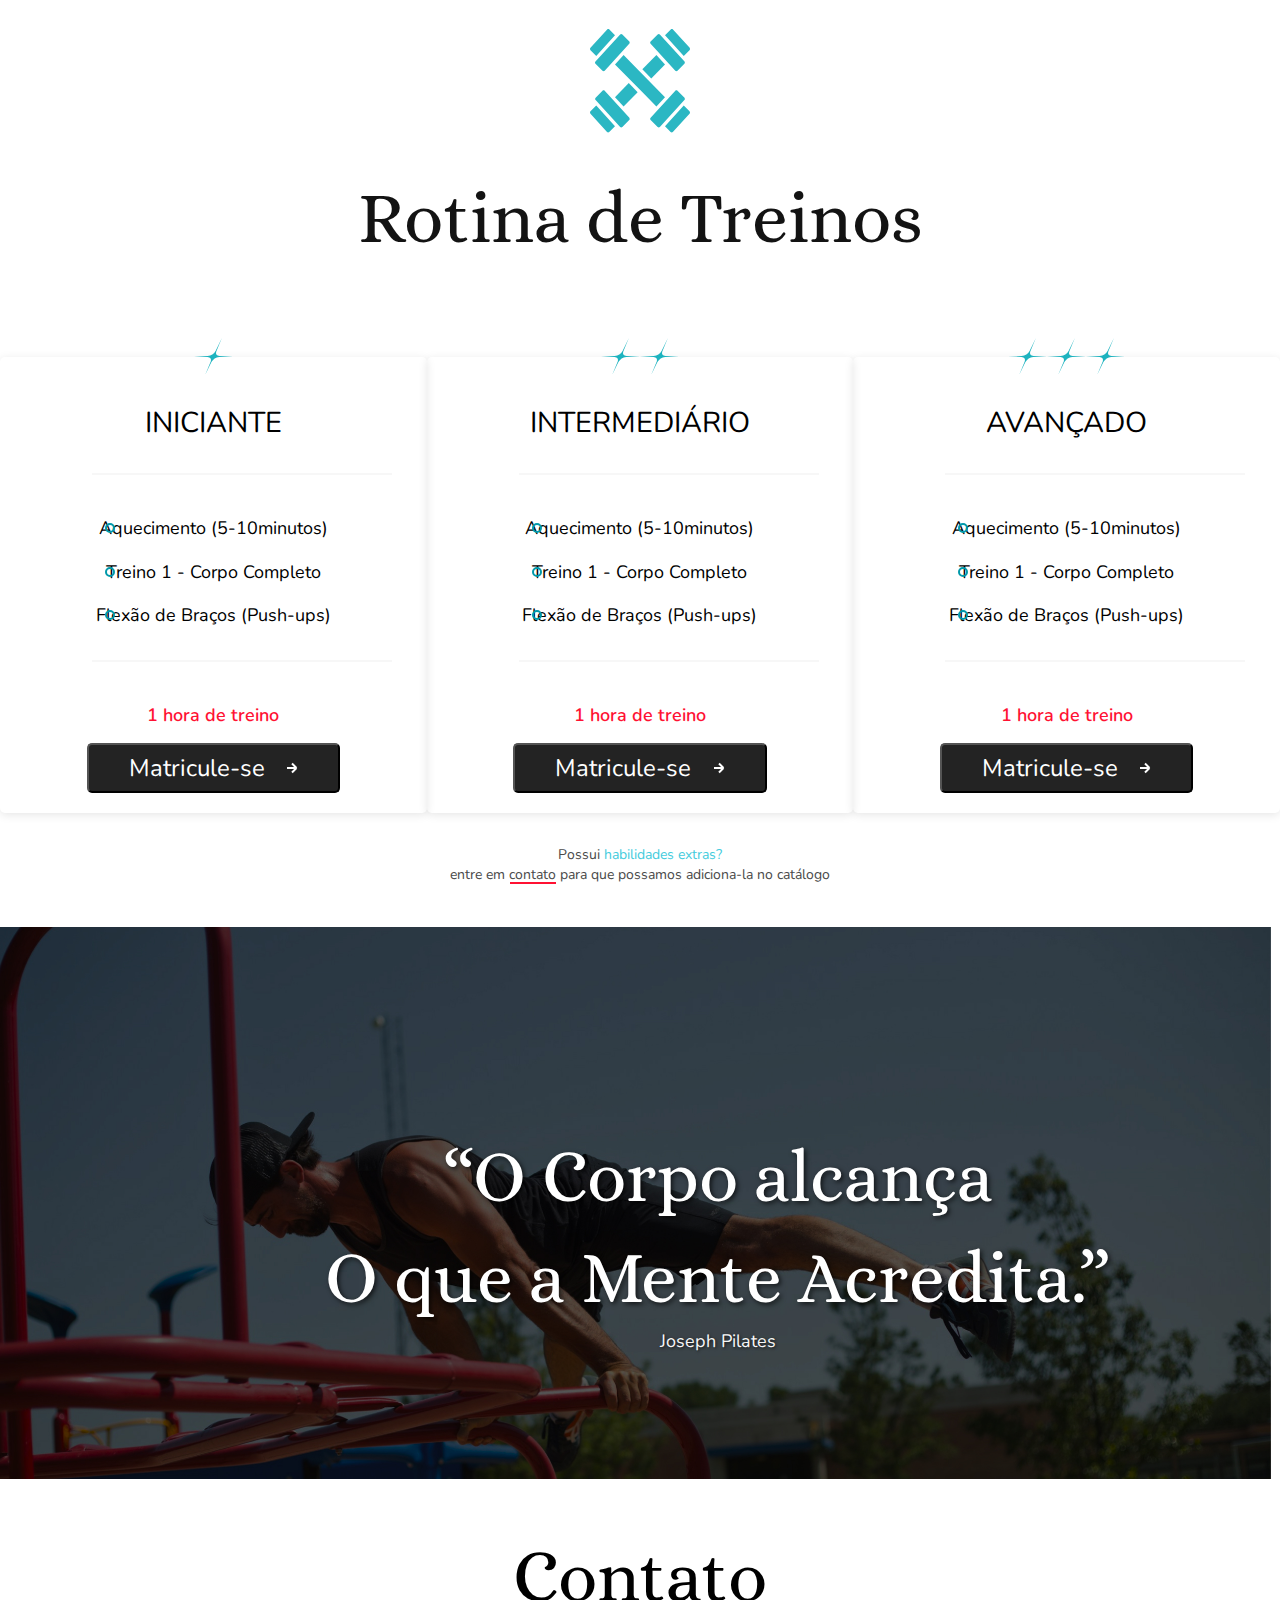
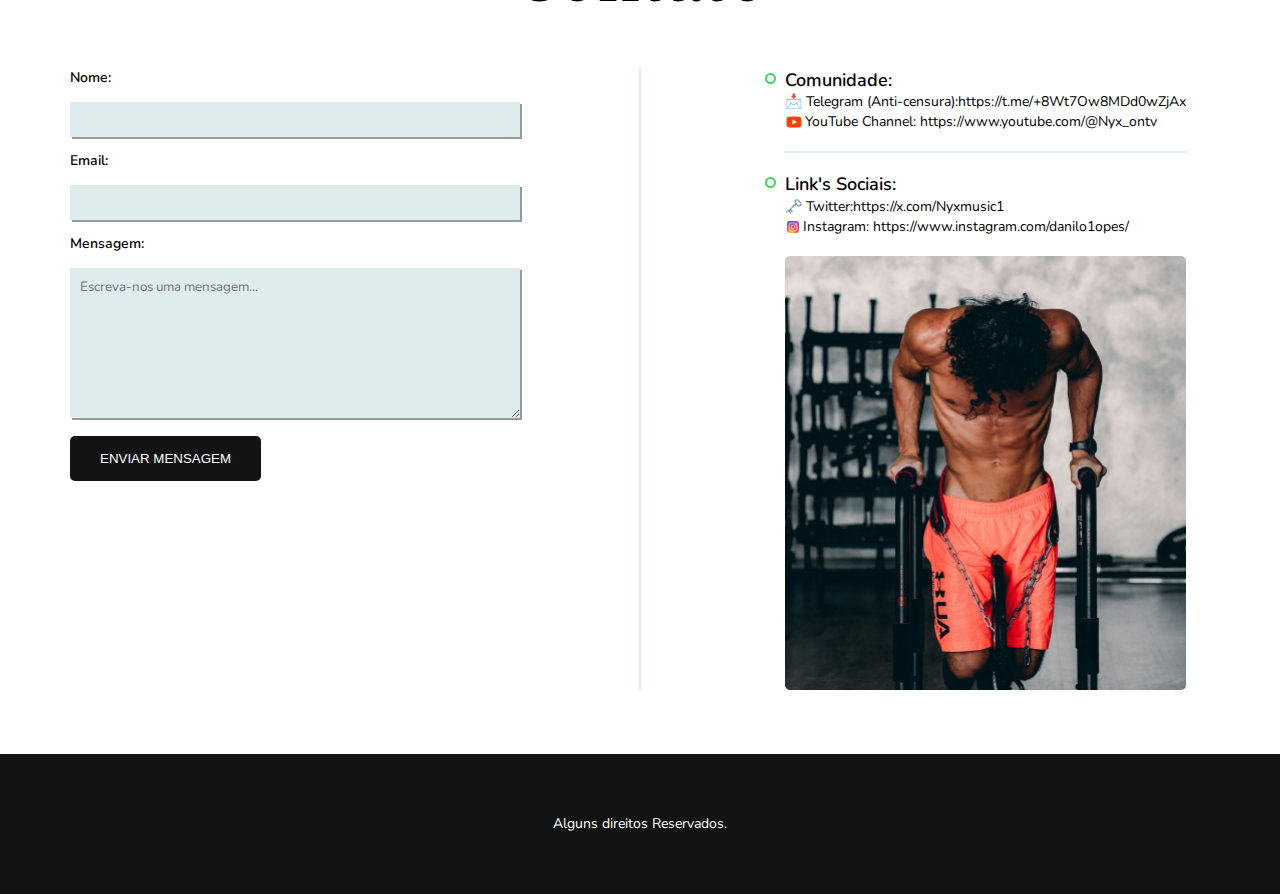
==== commit 03159881: "fixing bug width img" ====
--- a/index.html
+++ b/index.html
@@ -153,7 +153,7 @@
 
     <section class="container-position">
       <div>
-        <img src="assets/img/planche photo.jpg" alt="">
+        <img src="assets/img/planche photo@2x.jpg" alt="">
         <div class="texto-sobreposto">
           <h1 class="font-1-xs">“O Corpo alcança <br> O que a Mente Acredita.”</h1>
           <p class="font-2-b color-11">Joseph Pilates</p>
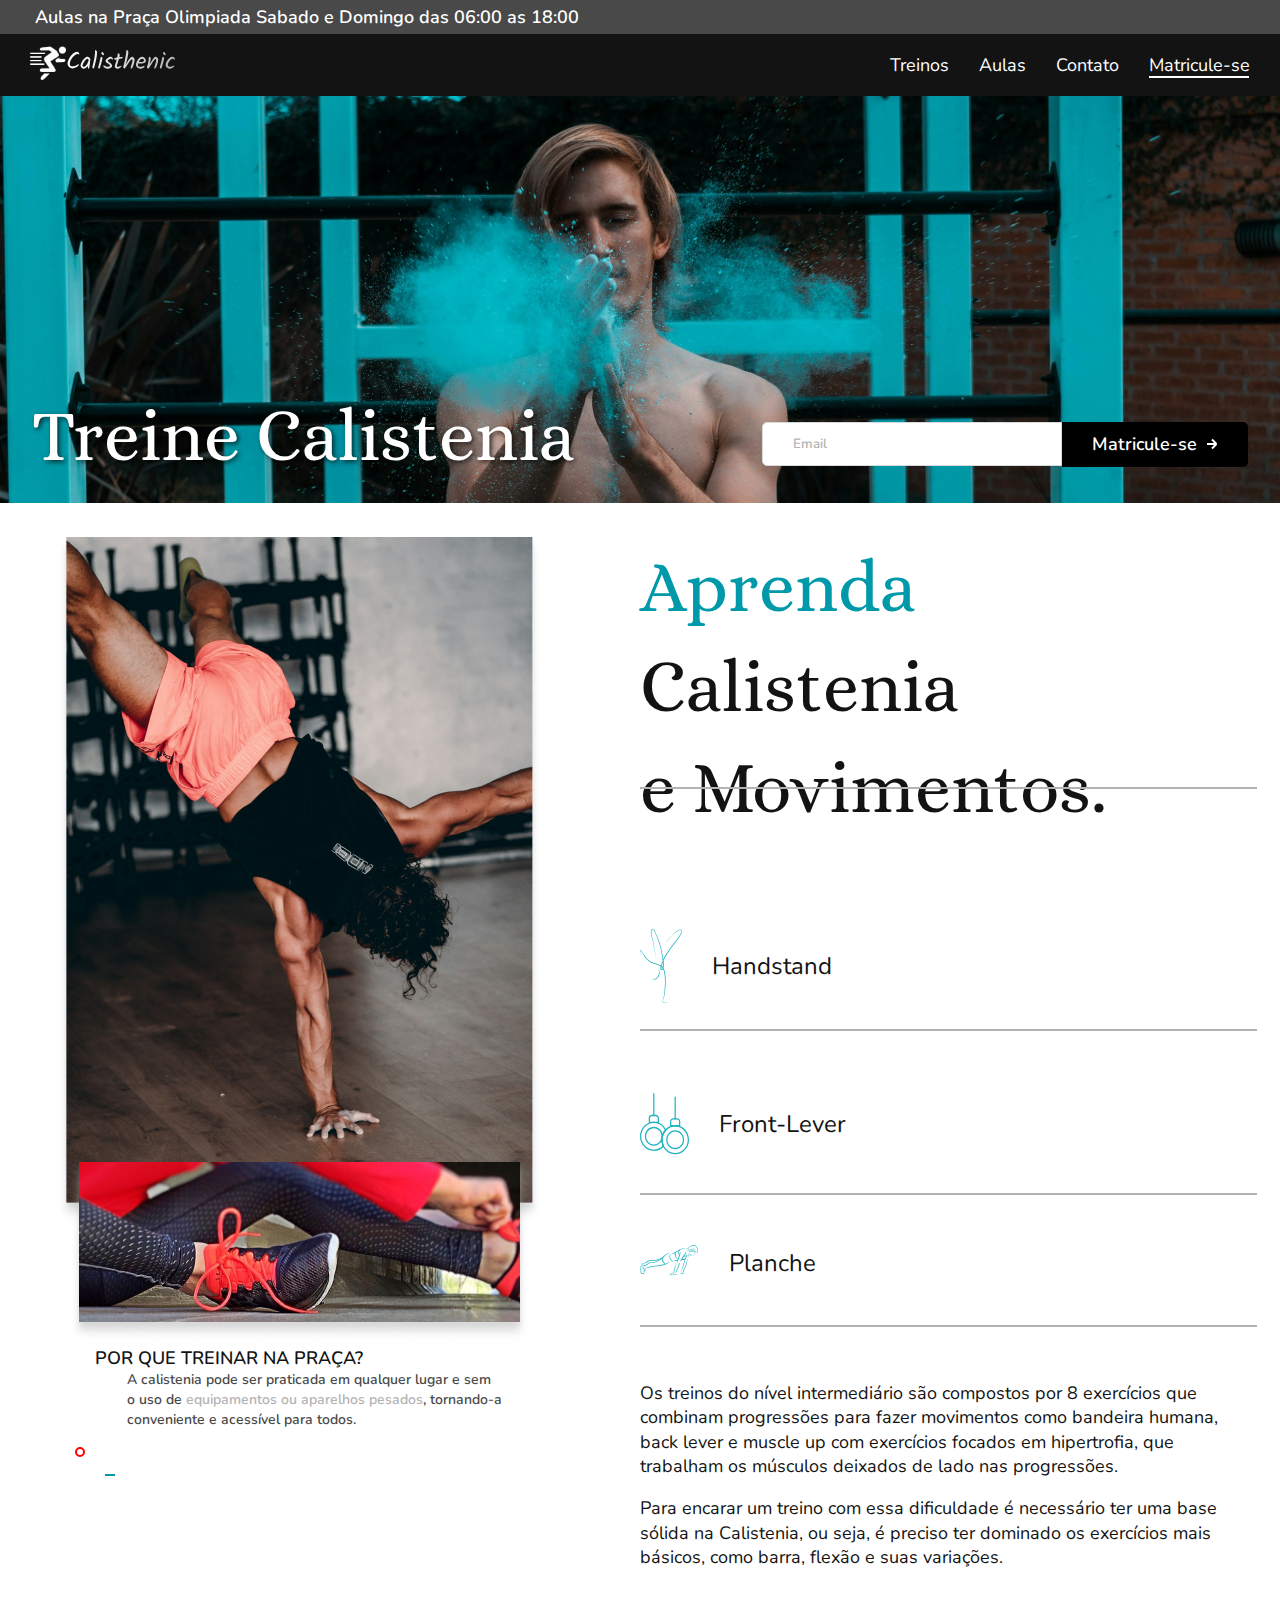
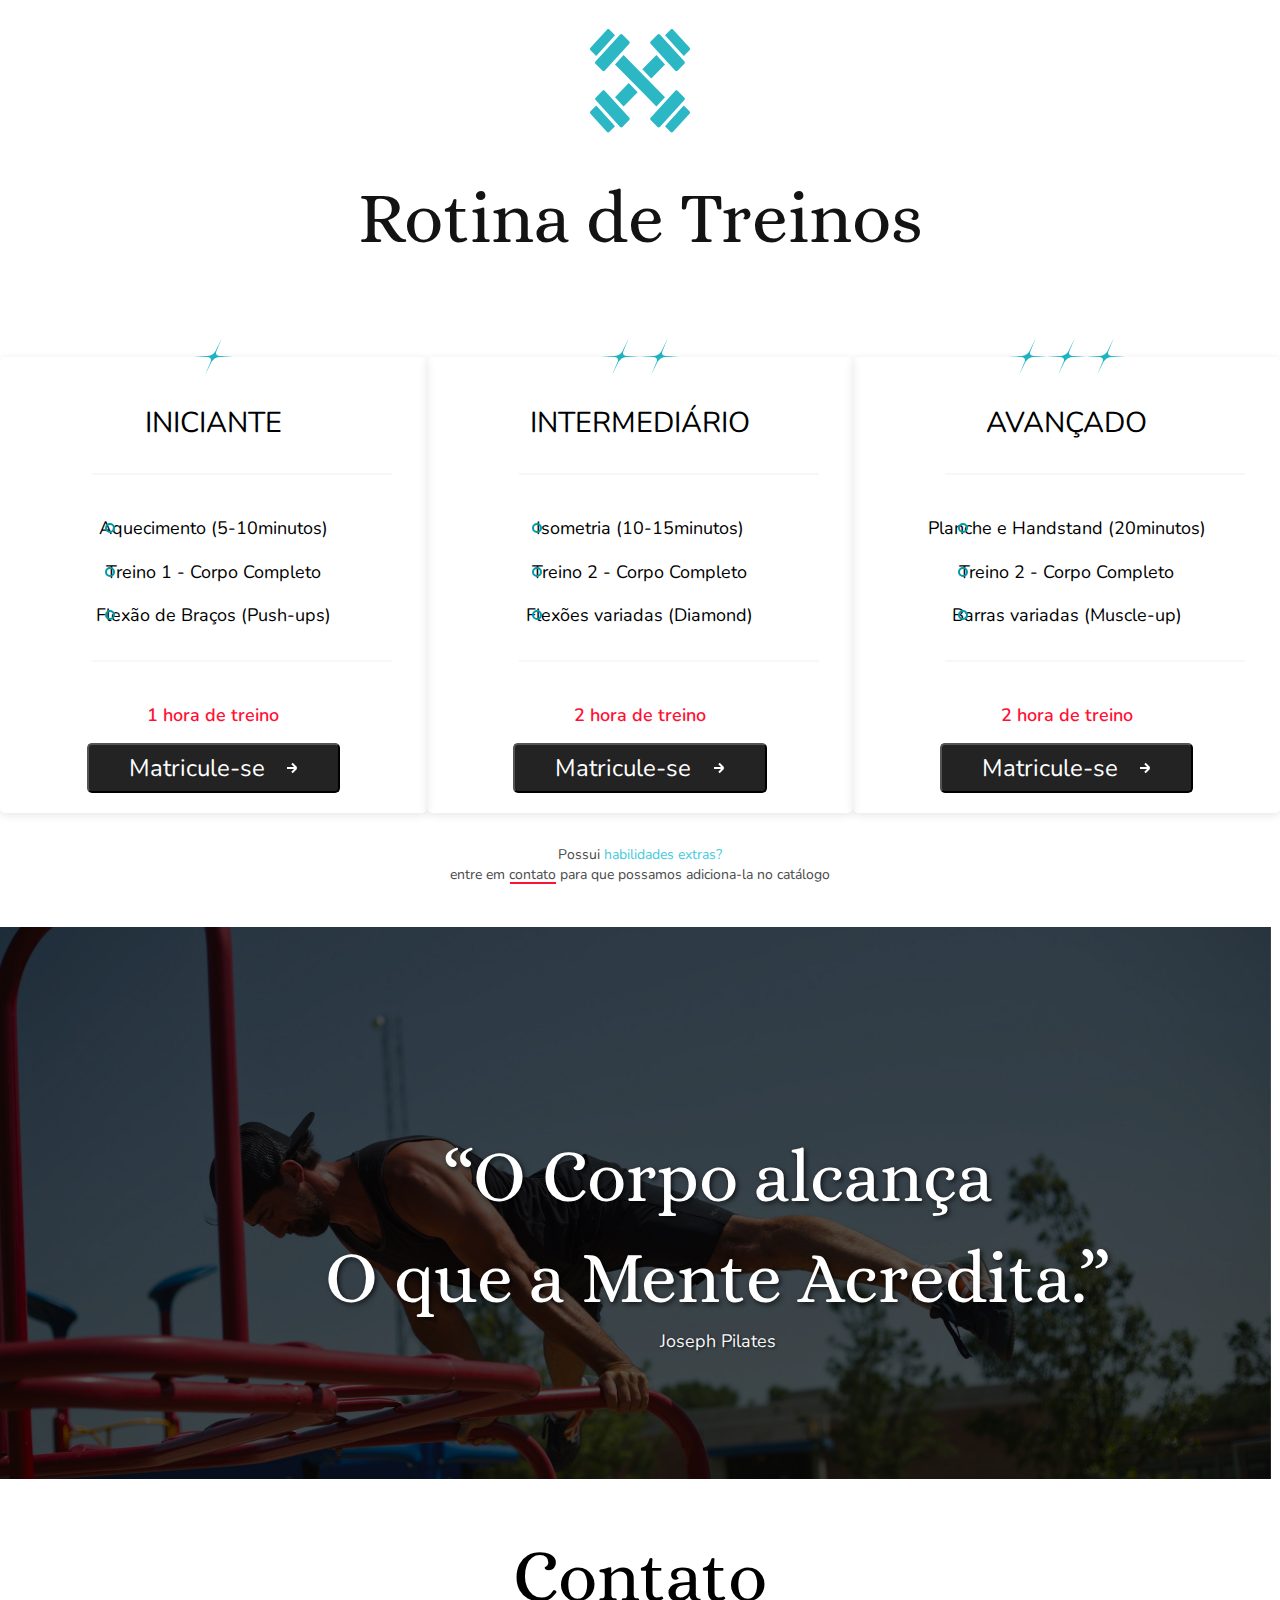
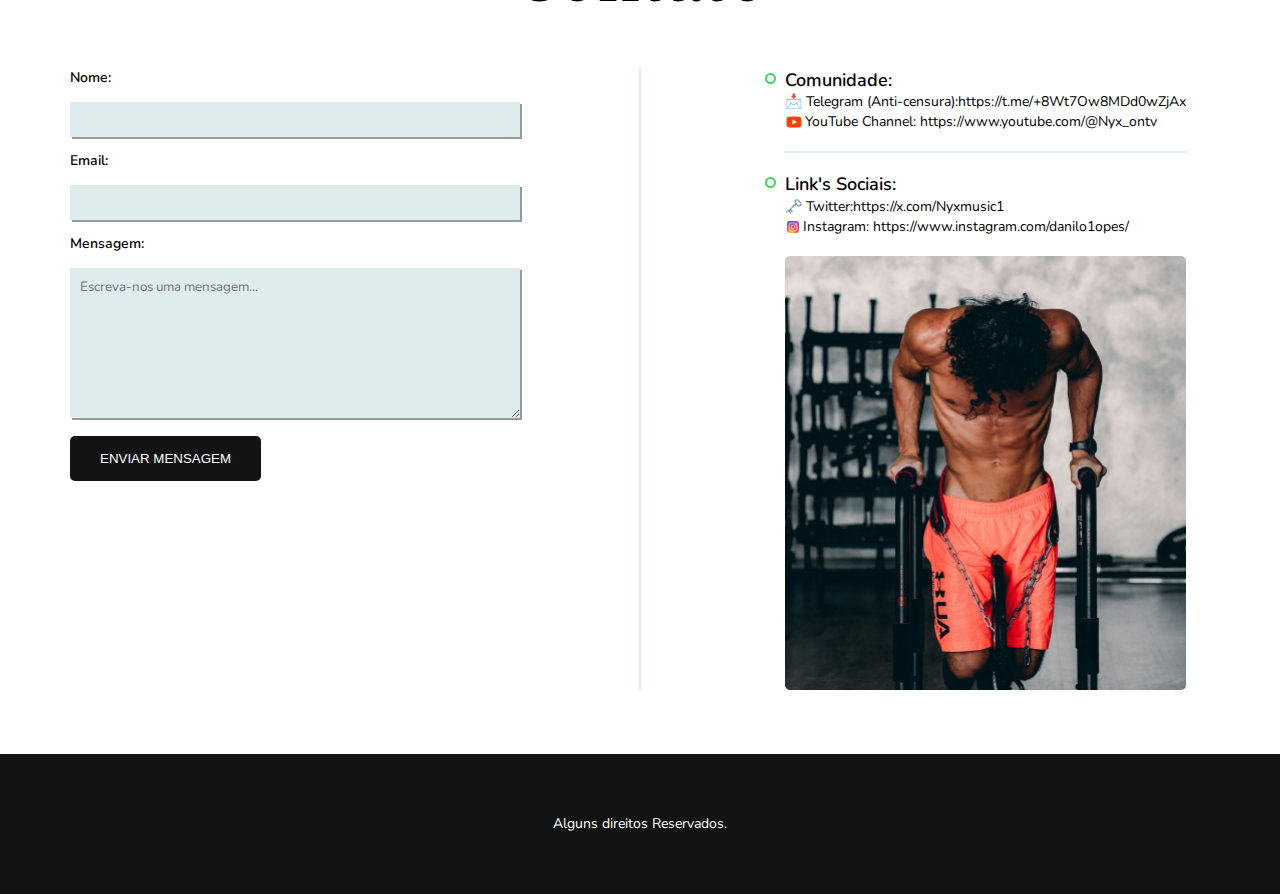
==== commit ba7c6e6b: "additional and readme" ====
--- a/index.html
+++ b/index.html
@@ -117,11 +117,11 @@
           </div>
           <h2 class="font-2-a">intermediário</h2>
           <ul class="card-list font-2-b">
-            <li>Aquecimento (5-10minutos)</li>
-            <li>Treino 1 - Corpo Completo</li>
-            <li>Flexão de Braços (Push-ups)</li>      
+            <li>Isometria (10-15minutos)</li>
+            <li>Treino 2 - Corpo Completo</li>
+            <li>Flexões variadas (Diamond)</li>      
           </ul>
-          <p class="paragraph-card font-2-b-n color-9">1 hora de treino</p>
+          <p class="paragraph-card font-2-b-n color-9">2 hora de treino</p>
             <div class="button-flex">
               <button class="dark-btt font-2-a"><a href="contact.html">Matricule-se</a> <img src="assets/icon/seta.svg"  alt=""></button>
             </div>
@@ -135,11 +135,11 @@
           </div>
           <h2 class="font-2-a">Avançado</h2>
           <ul class="card-list font-2-b">
-            <li>Aquecimento (5-10minutos)</li>
-            <li>Treino 1 - Corpo Completo</li>
-            <li>Flexão de Braços (Push-ups)</li>      
+            <li>Planche e Handstand (20minutos)</li>
+            <li>Treino 2 - Corpo Completo</li>
+            <li>Barras variadas (Muscle-up)</li>      
           </ul>
-          <p class="paragraph-card font-2-b-n color-9">1 hora de treino</p>
+          <p class="paragraph-card font-2-b-n color-9">2 hora de treino</p>
             <div class="button-flex">
               <button class="dark-btt font-2-a"><a href="contact.html">Matricule-se</a>  <img src="assets/icon/seta.svg"  alt=""></button>
             </div>
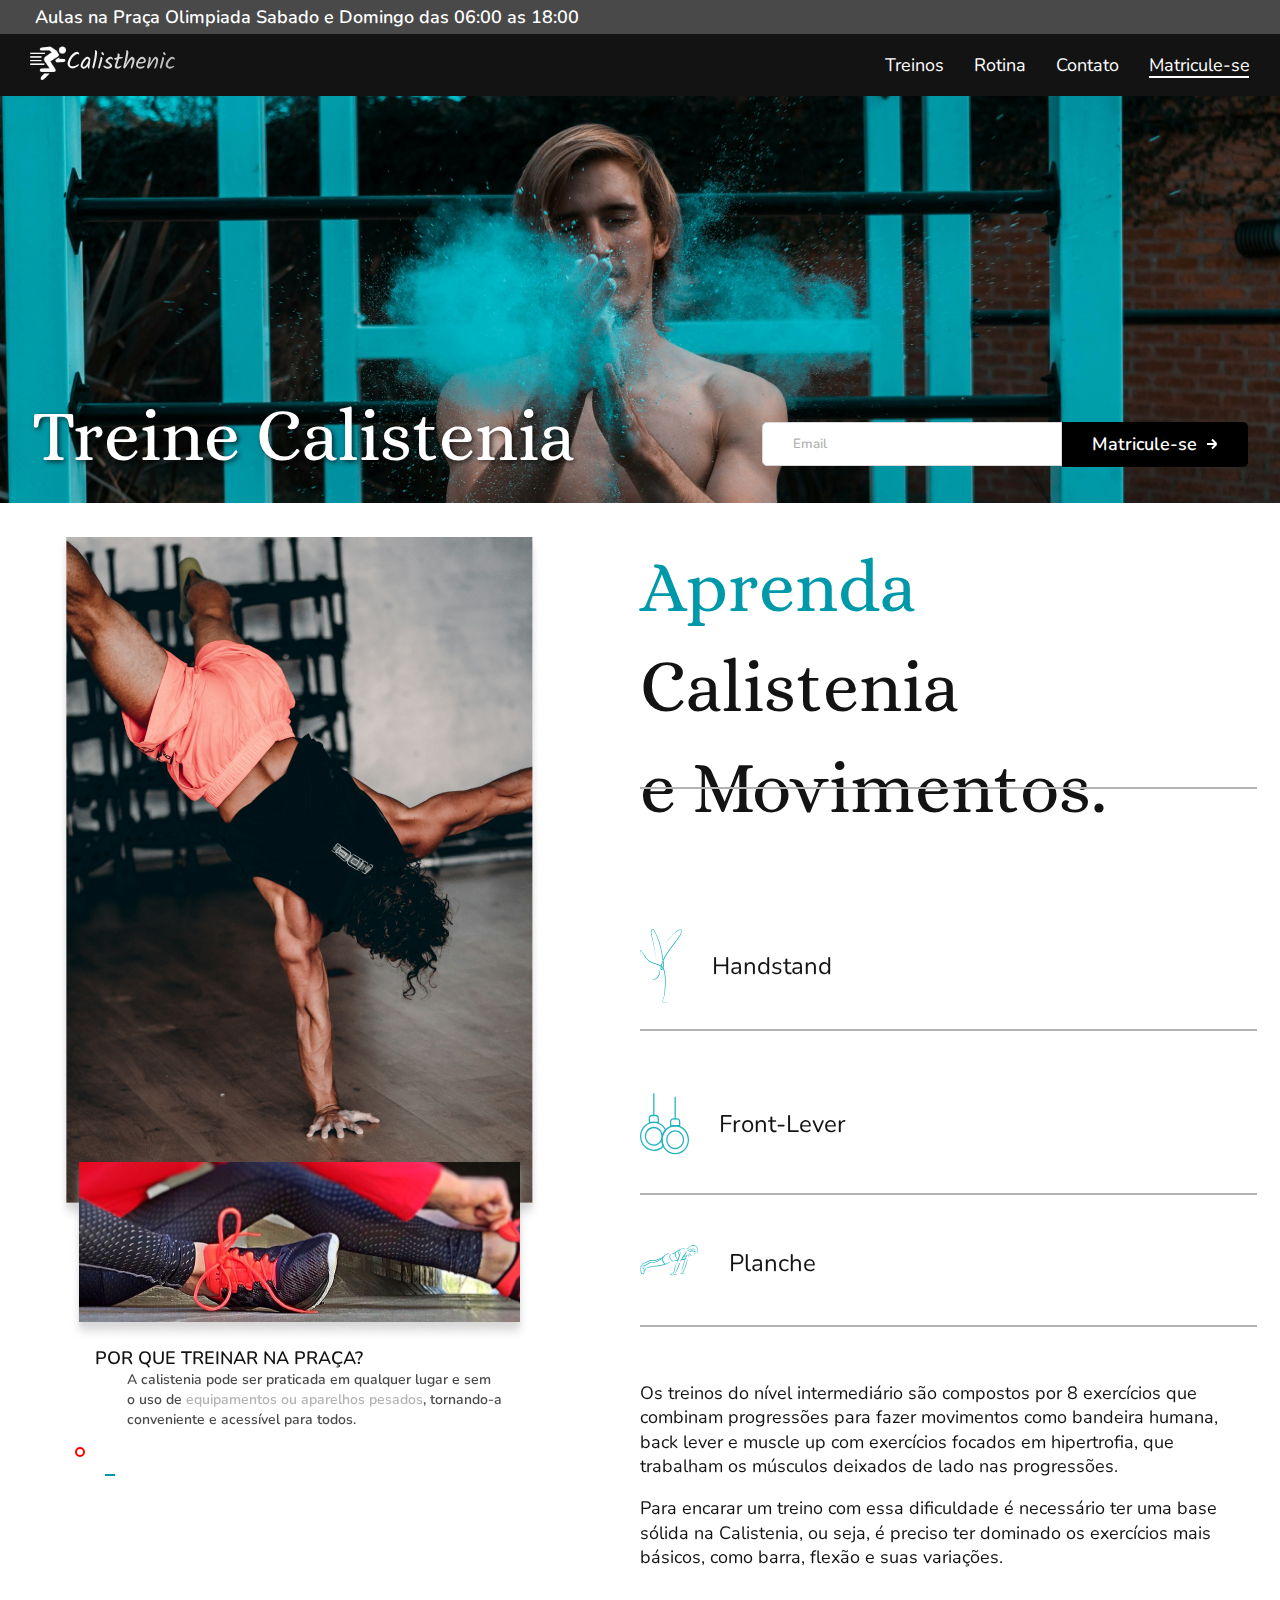
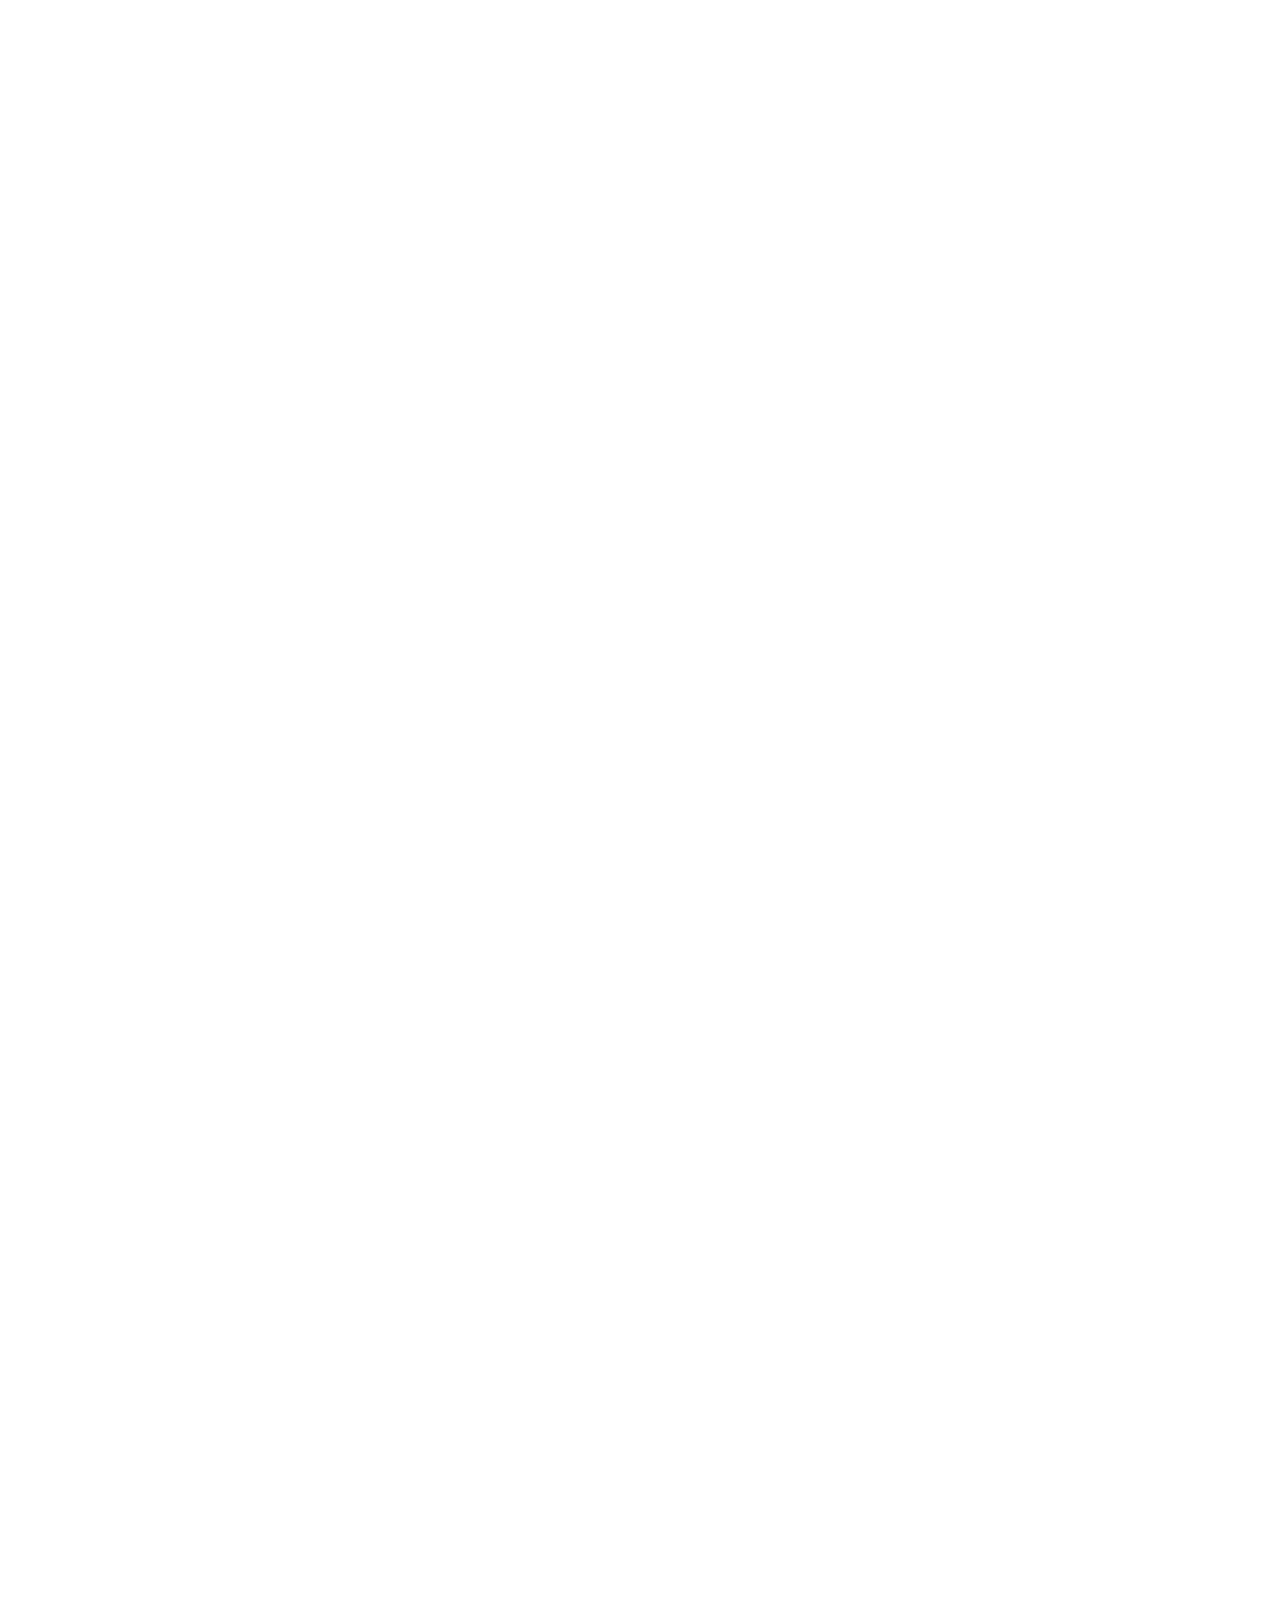
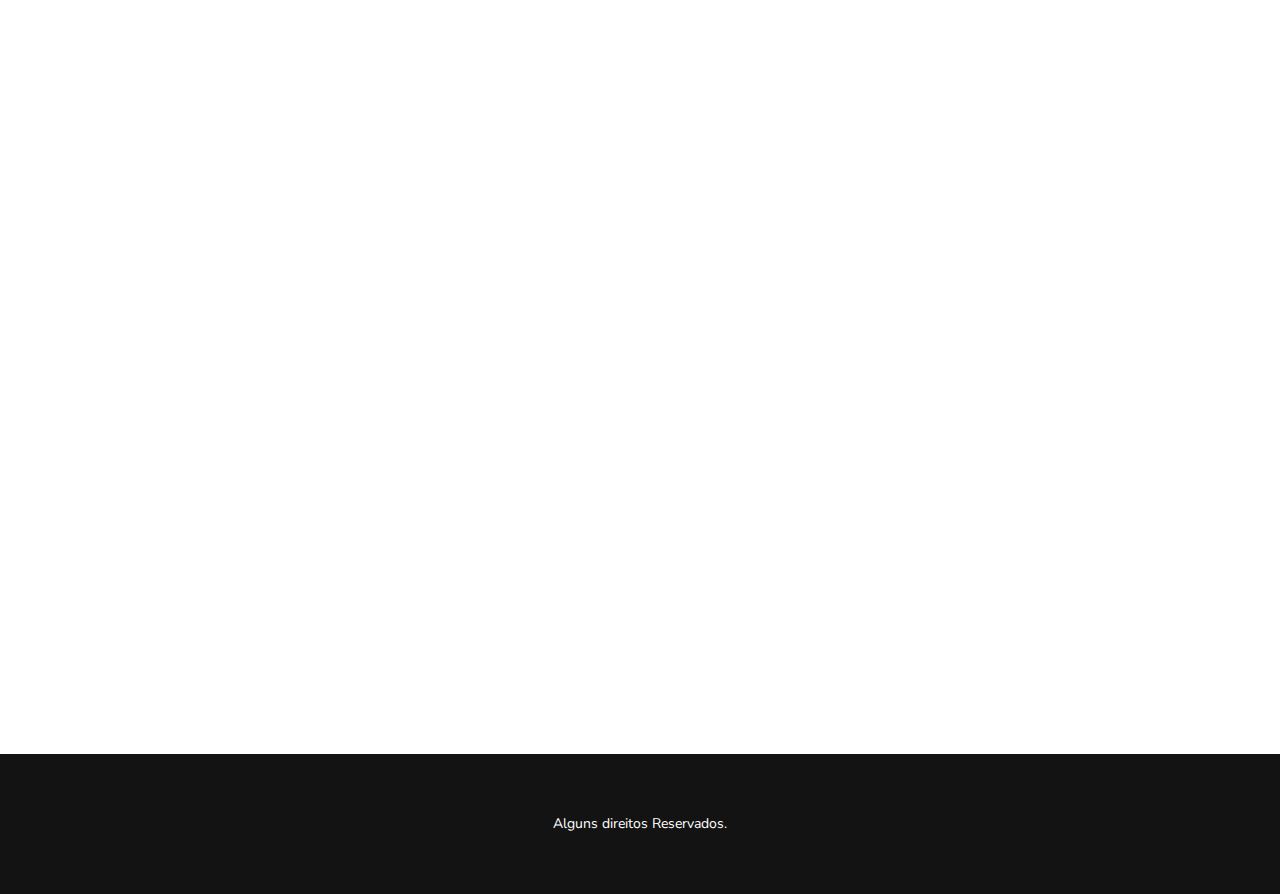
==== commit 4562e1f3: "add new animations with js" ====
--- a/index.html
+++ b/index.html
@@ -1,6 +1,9 @@
 <!DOCTYPE html>
 <html lang="en">
   <head>
+    <script>
+      document.documentElement.className = ' js';
+    </script>
     <meta charset="UTF-8" />
     <meta name="viewport" content="width=device-width, initial-scale=1.0" />
     <link rel="stylesheet" href="./css/style.css" />
@@ -15,7 +18,7 @@
         </p>
       </div>
 
-      <nav class="navbar">
+      <nav class="navbar js-menu">
         <div class="logo">
          <a href="index.html">
           <img
@@ -24,12 +27,11 @@
         />
          </a>
         </div>
-
         <ul class="navlist font-2-b color-0">
           <li><a href="#">Treinos</a></li>
-          <li><a href="#">Aulas</a></li>
-          <li><a href="#">Contato</a></li>
-          <li><a href="contact.html">Matricule-se</a></li>
+          <li><a href="#">Rotina</a></li>
+          <li><a href="#contato">Contato</a></li>
+          <li><a href="contact.html" target="_blank" rel="noopener noreferrer">Matricule-se</a></li>
         </ul>
       </nav>
     </header>
@@ -50,7 +52,7 @@
          </div>
     </section>
 <!--Section principal-->
-    <section class="container-primario">
+    <section class="container-primario js-scroll">
       <div class="conteudo-primario">
         <img src="assets/img/unic.jpg" alt="">
           <div class="workout">
@@ -88,7 +90,7 @@
           </div>
     </section>
     <!--Seção de cards-->
-    <section class="cards-section">
+    <section class="cards-section js-scroll">
       <div class="container-rotina">
         <img src="assets/icon/dumbles icon.svg" alt="">
       </div>
@@ -151,7 +153,7 @@
       </div>
     </section>
 
-    <section class="container-position">
+    <section class="container-position js-scroll">
       <div>
         <img src="assets/img/planche photo@2x.jpg" alt="">
         <div class="texto-sobreposto">
@@ -163,9 +165,9 @@
 
     <!--CONTATO-->
 
-  <h1 class="font-1-xs middle">Contato</h1>
-
-  <section class="container-contact">
+  <h1 class="font-1-xs middle js-scroll">Contato</h1>
+
+  <section class="container-contact js-scroll" id="contato">
     <div class="content-contact">
       <form>
         <label for="#">
@@ -215,5 +217,7 @@
   <footer class="footer">
     <p class="font-2-c">Alguns direitos Reservados.</p>
   </footer>
+
+  <script src="js/script.js"></script>
   </body>
 </html>
